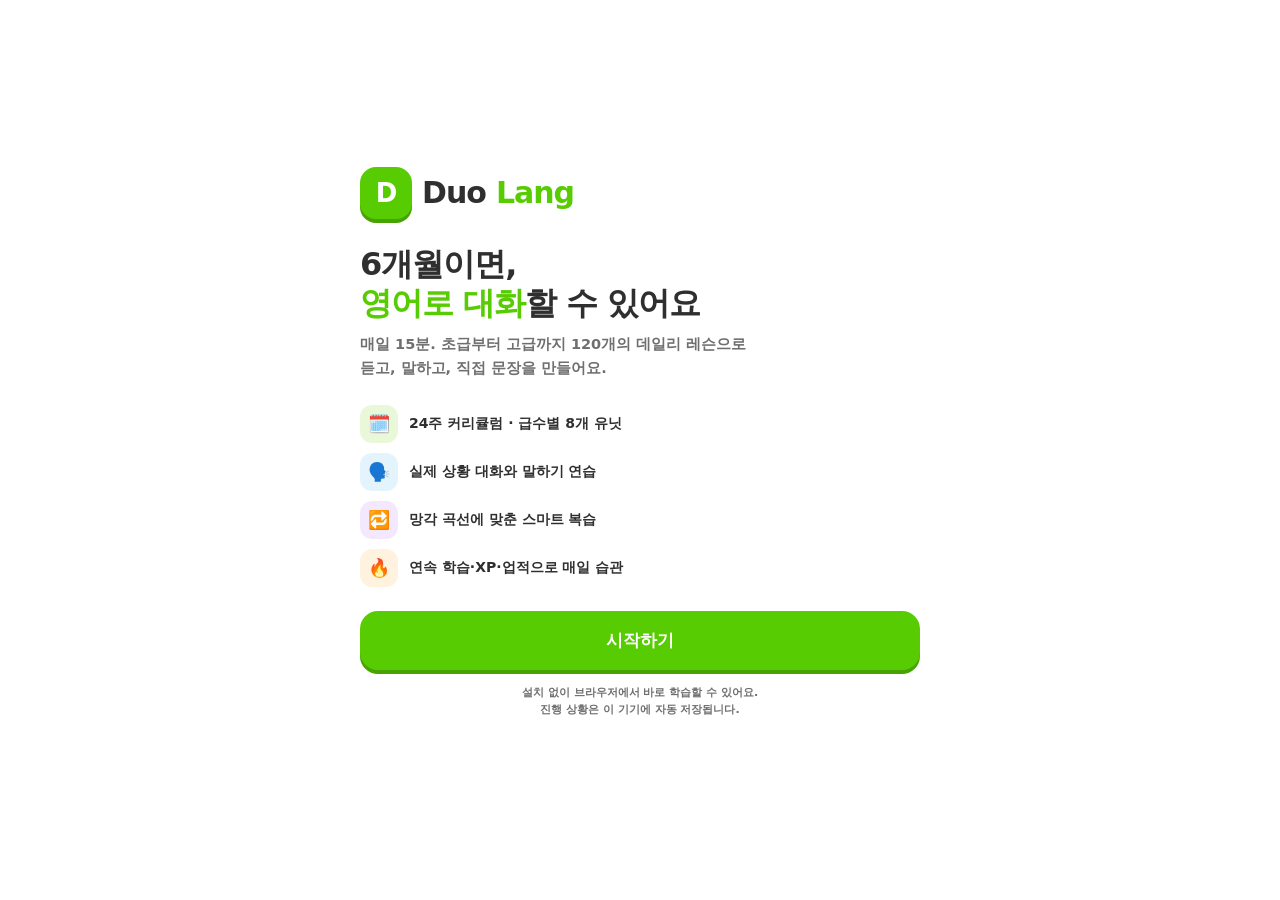
==== index.html @ 24866203 "Add files via upload" ====
<!doctype html>
<html lang="ko">
<head>
<meta charset="utf-8" />
<meta name="viewport" content="width=device-width, initial-scale=1, viewport-fit=cover" />
<meta name="theme-color" content="#58cc02" />
<meta name="description" content="DuoLang — 6개월 완성 영어회화 코스. 초급·중급·고급 120개 데일리 레슨." />
<title>DuoLang · 6개월 영어회화 코스</title>
<link rel="icon" href="data:image/svg+xml,%3Csvg xmlns='http://www.w3.org/2000/svg' viewBox='0 0 64 64'%3E%3Crect width='64' height='64' rx='16' fill='%2358cc02'/%3E%3Cpath d='M18 22h20a8 8 0 0 1 0 16H28l-8 8V22z' fill='%23fff'/%3E%3C/svg%3E" />
<link rel="stylesheet" href="css/style.css" />
</head>
<body>
<div id="app" aria-live="polite"></div>
<div id="toast-root" class="toast-root"></div>

<script src="js/data/beginner-a.js"></script>
<script src="js/data/beginner-b.js"></script>
<script src="js/data/intermediate-a.js"></script>
<script src="js/data/intermediate-b.js"></script>
<script src="js/data/advanced-a.js"></script>
<script src="js/data/advanced-b.js"></script>
<script src="js/data/course.js"></script>
<script src="js/core/speech.js"></script>
<script src="js/core/store.js"></script>
<script src="js/core/exercises.js"></script>
<script src="js/lesson.js"></script>
<script src="js/views.js"></script>
<script src="js/app.js"></script>
</body>
</html>
---- css/style.css ----
/* DuoLang — design system */
:root {
  --green: #58cc02;
  --green-d: #46a302;
  --green-t: #e8f8d8;
  --blue: #1cb0f6;
  --blue-d: #1899d6;
  --blue-t: #e3f4fd;
  --purple: #ce82ff;
  --purple-d: #a558d6;
  --purple-t: #f4e8ff;
  --orange: #ff9600;
  --orange-d: #d97b00;
  --red: #ff4b4b;
  --red-d: #d33;
  --red-t: #ffe9e9;
  --yellow: #ffc800;
  --bg: #ffffff;
  --bg-soft: #f7f7f7;
  --bg-card: #ffffff;
  --text: #2f2f2f;
  --text-soft: #6f6f6f;
  --line: #e5e5e5;
  --line-strong: #d7d7d7;
  --shadow: 0 2px 0 var(--line);
  --radius: 20px;
  --nav-h: 72px;
  --font: "Nunito", "Baloo 2", "Segoe UI", "Apple SD Gothic Neo", "Malgun Gothic",
    system-ui, -apple-system, sans-serif;
}

body[data-theme="dark"] {
  --bg: #15202b;
  --bg-soft: #1b2836;
  --bg-card: #1f2d3c;
  --text: #f1f5f9;
  --text-soft: #a7b6c6;
  --line: #2f4153;
  --line-strong: #3a4f64;
  --green-t: #203a12;
  --blue-t: #123347;
  --purple-t: #2c1b3b;
  --red-t: #3d1c1c;
}

* { box-sizing: border-box; }
html, body { margin: 0; padding: 0; }
body {
  font-family: var(--font);
  background: var(--bg);
  color: var(--text);
  -webkit-font-smoothing: antialiased;
  overflow-x: hidden;
}
button, input, textarea, select { font-family: inherit; }
button { cursor: pointer; border: 0; background: none; color: inherit; }
a { color: var(--blue-d); text-decoration: none; }
h1, h2, h3, h4, p, ul, ol { margin: 0; }
ul, ol { padding: 0; list-style: none; }
img, svg { display: block; }
:focus-visible { outline: 3px solid var(--blue); outline-offset: 2px; }
.hidden { display: none !important; }
.sr-only {
  position: absolute; width: 1px; height: 1px; padding: 0; margin: -1px;
  overflow: hidden; clip: rect(0 0 0 0); white-space: nowrap; border: 0;
}

/* ---------- layout shell ---------- */
.app-shell { display: flex; min-height: 100dvh; }
.rail {
  position: fixed; inset: 0 auto 0 0; width: 248px;
  border-right: 2px solid var(--line);
  padding: 26px 16px 20px; display: flex; flex-direction: column; gap: 18px;
  background: var(--bg); z-index: 30;
}
.brand { display: flex; align-items: center; gap: 10px; padding: 4px 10px 10px; }
.brand-mark {
  width: 44px; height: 44px; border-radius: 14px; display: grid; place-items: center;
  background: var(--green); color: #fff; font-weight: 900; font-size: 22px;
  box-shadow: 0 4px 0 var(--green-d); flex: none;
}
.brand-name { font-size: 23px; font-weight: 900; letter-spacing: -0.5px; }
.brand-name span { color: var(--green); }
.brand-tag { font-size: 11px; font-weight: 800; color: var(--text-soft); letter-spacing: 0.4px; }
.nav-list { display: flex; flex-direction: column; gap: 6px; }
.nav-item {
  display: flex; align-items: center; gap: 12px; width: 100%;
  padding: 12px 14px; border-radius: 14px; border: 2px solid transparent;
  font-weight: 800; font-size: 15px; color: var(--text-soft); text-align: left;
}
.nav-item svg { width: 24px; height: 24px; flex: none; }
.nav-item:hover { background: var(--bg-soft); }
.nav-item.active { color: var(--blue-d); background: var(--blue-t); border-color: #b9e4fa; }
body[data-theme="dark"] .nav-item.active { border-color: #1d557a; }
.nav-badge {
  margin-left: auto; background: var(--red); color: #fff; border-radius: 999px;
  font-size: 11px; font-weight: 900; padding: 2px 7px;
}
.rail-foot { margin-top: auto; display: grid; gap: 10px; }
.rail-card {
  border: 2px solid var(--line); border-radius: 16px; padding: 12px;
  font-size: 12px; font-weight: 700; color: var(--text-soft); background: var(--bg-soft);
}
.rail-card b { display: block; font-size: 15px; color: var(--text); margin-bottom: 2px; }

.main {
  flex: 1; min-width: 0; padding: 22px 24px 130px;
  display: flex; justify-content: center;
}
.main-inner { width: 100%; max-width: 720px; }

.mobile-top { display: none; }
.bottom-nav { display: none; }

/* ---------- generic ui ---------- */
.btn {
  display: inline-flex; align-items: center; justify-content: center; gap: 8px;
  border-radius: 16px; padding: 13px 20px; font-weight: 900; font-size: 15px;
  letter-spacing: 0.2px; transition: transform 0.06s ease, filter 0.12s ease;
  border: 2px solid transparent; white-space: nowrap;
}
.btn svg { width: 20px; height: 20px; }
.btn:active { transform: translateY(2px); }
.btn.primary { background: var(--green); color: #fff; box-shadow: 0 4px 0 var(--green-d); }
.btn.primary:hover { filter: brightness(1.04); }
.btn.primary:active { box-shadow: 0 2px 0 var(--green-d); }
.btn.blue { background: var(--blue); color: #fff; box-shadow: 0 4px 0 var(--blue-d); }
.btn.blue:active { box-shadow: 0 2px 0 var(--blue-d); }
.btn.ghost {
  background: var(--bg-card); color: var(--text); border-color: var(--line-strong);
  box-shadow: 0 3px 0 var(--line-strong);
}
.btn.ghost:active { box-shadow: 0 1px 0 var(--line-strong); }
.btn.danger { background: var(--red); color: #fff; box-shadow: 0 4px 0 var(--red-d); }
.btn.soft { background: var(--bg-soft); color: var(--text); border-color: var(--line); }
.btn.wide { width: 100%; }
.btn.big { padding: 16px 26px; font-size: 17px; border-radius: 18px; }
.btn.sm { padding: 9px 14px; font-size: 13px; border-radius: 12px; }
.btn:disabled { opacity: 0.45; cursor: not-allowed; transform: none; }
.btn.primary:disabled { box-shadow: 0 4px 0 var(--green-d); }

.card {
  background: var(--bg-card); border: 2px solid var(--line); border-radius: var(--radius);
  padding: 18px; box-shadow: var(--shadow);
}
.card-title { display: flex; align-items: center; gap: 8px; font-size: 16px; font-weight: 900; }
.card-sub { margin-top: 4px; font-size: 13px; color: var(--text-soft); font-weight: 700; line-height: 1.5; }
.icon-btn {
  width: 40px; height: 40px; border-radius: 12px; display: grid; place-items: center;
  border: 2px solid var(--line); background: var(--bg-card); color: var(--text-soft);
  flex: none; transition: background 0.12s;
}
.icon-btn:hover { background: var(--bg-soft); color: var(--text); }
.icon-btn svg { width: 20px; height: 20px; }
.pill {
  display: inline-flex; align-items: center; gap: 6px; padding: 5px 10px;
  border-radius: 999px; font-size: 12px; font-weight: 900; background: var(--bg-soft);
  border: 2px solid var(--line); color: var(--text-soft);
}
.pill.green { background: var(--green-t); color: var(--green-d); border-color: #cdeca8; }
.pill.blue { background: var(--blue-t); color: var(--blue-d); border-color: #b9e4fa; }
.pill.purple { background: var(--purple-t); color: var(--purple-d); border-color: #e7cdf9; }
.pill.orange { background: #fff3df; color: var(--orange-d); border-color: #ffdfa8; }
.bar { height: 14px; border-radius: 999px; background: var(--line); overflow: hidden; }
.bar > i { display: block; height: 100%; border-radius: 999px; background: var(--green); transition: width 0.4s ease; }
.bar.blue > i { background: var(--blue); }
.bar.purple > i { background: var(--purple); }

.stat-num { font-size: 20px; font-weight: 900; letter-spacing: -0.3px; }
.stat-label { font-size: 11px; font-weight: 800; color: var(--text-soft); letter-spacing: 0.3px; text-transform: uppercase; }

/* top stat strip */
.top-stats { display: flex; align-items: center; gap: 6px; }
.stat-chip {
  display: inline-flex; align-items: center; gap: 5px; padding: 6px 9px;
  border-radius: 10px; font-weight: 900; font-size: 14px; color: var(--text);
}
.stat-chip svg { width: 19px; height: 19px; }
.stat-chip.flame { color: #ff8a00; }
.stat-chip.gem { color: var(--blue-d); }
.stat-chip.heart { color: var(--red); }
.stat-chip.muted { color: var(--text-soft); font-size: 13px; }

/* ---------- home ---------- */
.screen { animation: fade-up 0.35s ease both; }
@keyframes fade-up { from { opacity: 0; transform: translateY(8px); } to { opacity: 1; transform: none; } }

.hero {
  position: relative; overflow: hidden; border-radius: 24px; padding: 22px;
  background: linear-gradient(135deg, #5ed000 0%, #43b800 55%, #2fa300 100%);
  color: #fff; box-shadow: 0 6px 0 var(--green-d);
}
.hero::after {
  content: ""; position: absolute; width: 220px; height: 220px; border-radius: 50%;
  background: rgba(255, 255, 255, 0.12); right: -60px; top: -80px;
}
.hero::before {
  content: ""; position: absolute; width: 130px; height: 130px; border-radius: 50%;
  background: rgba(255, 255, 255, 0.1); right: 80px; bottom: -80px;
}
.hero > * { position: relative; z-index: 1; }
.hero-chips { display: flex; flex-wrap: wrap; gap: 6px; margin-bottom: 12px; }
.hero-chips .pill { background: rgba(255, 255, 255, 0.18); border-color: rgba(255, 255, 255, 0.3); color: #fff; }
.hero h1 { font-size: 27px; line-height: 1.25; letter-spacing: -0.6px; margin-bottom: 6px; }
.hero p { font-size: 14px; font-weight: 700; line-height: 1.55; color: rgba(255, 255, 255, 0.92); }
.hero-meta { margin-top: 16px; display: flex; align-items: center; gap: 10px; font-size: 12px; font-weight: 900; }
.hero-meta .bar { flex: 1; background: rgba(0, 0, 0, 0.18); height: 12px; }
.hero-meta .bar > i { background: #fff; }
.hero-actions { display: flex; gap: 10px; margin-top: 16px; flex-wrap: wrap; }
.hero .btn.primary { background: #fff; color: var(--green-d); box-shadow: 0 4px 0 rgba(0, 0, 0, 0.22); }
.hero .btn.ghost { background: rgba(255, 255, 255, 0.16); color: #fff; border-color: rgba(255, 255, 255, 0.5); box-shadow: none; }

.dash-grid { display: grid; grid-template-columns: repeat(3, 1fr); gap: 12px; margin-top: 18px; }
.dash-card { padding: 15px; border-radius: 18px; }
.goal-row { display: flex; align-items: center; gap: 12px; margin-top: 10px; }
.ring { width: 62px; height: 62px; flex: none; }
.ring .track { stroke: var(--line); }
.ring .prog { stroke: var(--green); stroke-linecap: round; transition: stroke-dashoffset 0.6s ease; transform: rotate(-90deg); transform-origin: 50% 50%; }
.goal-amount { font-size: 19px; font-weight: 900; letter-spacing: -0.4px; }
.goal-amount small { font-size: 12px; color: var(--text-soft); font-weight: 800; }
.goal-sub { font-size: 11px; color: var(--text-soft); font-weight: 800; margin-top: 2px; }
.week-dots { display: flex; gap: 5px; margin-top: 12px; }
.week-dot { flex: 1; display: grid; gap: 4px; justify-items: center; font-size: 9px; font-weight: 900; color: var(--text-soft); }
.week-dot i {
  display: block; width: 22px; height: 22px; border-radius: 50%; background: var(--line);
  border: 2px solid transparent;
}
.week-dot.on i { background: var(--green); }
.week-dot.today i { border-color: var(--green); }
.quick-review { margin-top: 10px; display: flex; align-items: center; gap: 10px; }
.quick-review .num { font-size: 26px; font-weight: 900; color: var(--blue-d); }
.quick-review .lbl { font-size: 12px; font-weight: 800; color: var(--text-soft); line-height: 1.35; }
.dash-card .btn { margin-top: 10px; }

/* ---------- path ---------- */
.path { margin-top: 26px; display: flex; flex-direction: column; gap: 8px; }
.section-head { display: flex; align-items: center; justify-content: space-between; gap: 10px; margin-bottom: 10px; }
.section-head h2 { font-size: 20px; font-weight: 900; letter-spacing: -0.4px; }
.section-head .sub { font-size: 12px; font-weight: 800; color: var(--text-soft); }

.unit-block { margin-top: 26px; }
.unit-card {
  border-radius: 18px; padding: 16px 16px 14px; border: 2px solid var(--line);
  background: var(--bg-card); box-shadow: 0 3px 0 var(--line); position: relative; overflow: hidden;
}
.unit-card::before { content: ""; position: absolute; inset: 0 auto 0 0; width: 6px; background: currentColor; }
.unit-card.green { color: var(--green); border-color: #cdeca8; background: var(--green-t); box-shadow: 0 3px 0 #b9dd90; }
.unit-card.blue { color: var(--blue); border-color: #b9e4fa; background: var(--blue-t); box-shadow: 0 3px 0 #a3d8f2; }
.unit-card.purple { color: var(--purple); border-color: #e7cdf9; background: var(--purple-t); box-shadow: 0 3px 0 #d9b6ef; }
body[data-theme="dark"] .unit-card.green { border-color: #3d6a1c; box-shadow: none; }
body[data-theme="dark"] .unit-card.blue { border-color: #1d557a; box-shadow: none; }
body[data-theme="dark"] .unit-card.purple { border-color: #55316e; box-shadow: none; }
.unit-head { display: flex; gap: 12px; align-items: flex-start; }
.unit-head > div:first-child { flex: 1; min-width: 0; }
.unit-kicker { font-size: 11px; font-weight: 900; letter-spacing: 0.6px; color: inherit; text-transform: uppercase; opacity: 0.9; }
.unit-card h3 { font-size: 19px; font-weight: 900; color: var(--text); margin-top: 2px; letter-spacing: -0.4px; }
.unit-card p { font-size: 12.5px; font-weight: 700; color: var(--text-soft); margin-top: 3px; line-height: 1.5; }
.unit-emoji { font-size: 26px; line-height: 1; flex: none; }
.unit-progress { display: flex; align-items: center; gap: 8px; margin-top: 12px; }
.unit-progress .bar { flex: 1; height: 9px; background: rgba(0, 0, 0, 0.1); }
.unit-progress .bar > i { background: currentColor; }
.unit-progress small { font-size: 10px; font-weight: 900; color: inherit; }
.unit-card.complete .unit-progress small { color: var(--green-d); }

.node-list { display: flex; flex-direction: column; padding: 42px 0 2px; }
.node-row {
  position: relative; display: flex; justify-content: center; align-items: center;
  height: 118px; --x: 0px;
}
.node-wrap { transform: translateX(var(--x)); position: relative; display: grid; justify-items: center; gap: 4px; }
.node {
  width: 70px; height: 70px; border-radius: 50%; display: grid; place-items: center;
  color: #fff; background: var(--green); box-shadow: 0 6px 0 var(--green-d);
  transition: transform 0.1s ease, filter 0.15s; position: relative;
}
.node svg { width: 30px; height: 30px; }
.node:hover { filter: brightness(1.05); transform: translateY(-2px); }
.node:active { transform: translateY(3px); box-shadow: 0 3px 0 var(--green-d); }
.node-row.blue .node { background: var(--blue); box-shadow: 0 6px 0 var(--blue-d); }
.node-row.purple .node { background: var(--purple); box-shadow: 0 6px 0 var(--purple-d); }
.node-row.locked .node { background: #e5e5e5; color: #b0b0b0; box-shadow: 0 6px 0 #d0d0d0; }
body[data-theme="dark"] .node-row.locked .node { background: #2a3a49; color: #64798d; box-shadow: 0 6px 0 #1d2a36; }
.node-row.done .node { background: var(--green); box-shadow: 0 6px 0 var(--green-d); }
.node-row.done.blue .node { background: var(--blue); box-shadow: 0 6px 0 var(--blue-d); }
.node-row.done.purple .node { background: var(--purple); box-shadow: 0 6px 0 var(--purple-d); }
.node-row.current .node { animation: bob 2.2s ease-in-out infinite; }
@keyframes bob { 0%, 100% { transform: translateY(0); } 50% { transform: translateY(-5px); } }
.node-row.current .node::after {
  content: ""; position: absolute; inset: -9px; border-radius: 50%;
  border: 3px solid currentColor; opacity: 0.25; animation: halo 2.2s ease-out infinite;
}
@keyframes halo { 0% { transform: scale(0.9); opacity: 0.35; } 70% { transform: scale(1.12); opacity: 0; } 100% { opacity: 0; } }
.start-bubble {
  position: absolute; top: -42px; left: 50%; transform: translateX(-50%);
  background: var(--bg-card); color: var(--green-d); border: 2px solid #cdeca8;
  border-radius: 12px; padding: 7px 12px; font-size: 12px; font-weight: 900;
  white-space: nowrap; box-shadow: 0 3px 0 #cdeca8; animation: bob 2.2s ease-in-out infinite;
}
.start-bubble::after {
  content: ""; position: absolute; bottom: -7px; left: 50%; margin-left: -6px;
  width: 10px; height: 10px; background: var(--bg-card); border-right: 2px solid #cdeca8;
  border-bottom: 2px solid #cdeca8; transform: rotate(45deg);
}
.node-row.blue .start-bubble { color: var(--blue-d); border-color: #b9e4fa; box-shadow: 0 3px 0 #b9e4fa; }
.node-row.blue .start-bubble::after { border-color: #b9e4fa; }
.node-row.purple .start-bubble { color: var(--purple-d); border-color: #e7cdf9; box-shadow: 0 3px 0 #e7cdf9; }
.node-row.purple .start-bubble::after { border-color: #e7cdf9; }
.node-stars { display: flex; gap: 2px; height: 13px; }
.node-stars svg { width: 13px; height: 13px; color: #d8d8d8; }
.node-stars svg.on { color: var(--yellow); }
.node-tag { font-size: 10px; font-weight: 900; color: var(--text-soft); letter-spacing: 0.2px; max-width: 112px; text-align: center; white-space: nowrap; overflow: hidden; text-overflow: ellipsis; line-height: 1.25; }
.node-row.locked .node-tag { color: var(--line-strong); }

.level-next { margin-top: 30px; border: 2px dashed var(--line-strong); border-radius: 20px; padding: 18px; }
.level-next h3 { font-size: 16px; font-weight: 900; }
.level-next p { margin-top: 4px; font-size: 12.5px; color: var(--text-soft); font-weight: 700; line-height: 1.5; }
.level-next .row { display: flex; align-items: center; justify-content: space-between; gap: 10px; margin-top: 12px; flex-wrap: wrap; }
.home-foot { margin-top: 36px; text-align: center; font-size: 11.5px; color: var(--text-soft); font-weight: 700; line-height: 1.7; }

@media (max-width: 1080px) {
  .rail { display: none; }
  .main { padding: 0 16px 120px; }
  .main-inner { max-width: 760px; }
  .mobile-top {
    display: flex; align-items: center; justify-content: space-between; gap: 8px;
    position: sticky; top: 0; z-index: 20; margin: 0 -16px 14px; padding: 11px 16px;
    background: color-mix(in srgb, var(--bg) 88%, transparent);
    backdrop-filter: blur(12px); border-bottom: 2px solid var(--line);
  }
  .bottom-nav {
    display: flex; position: fixed; inset: auto 0 0 0; z-index: 40; height: var(--nav-h);
    background: var(--bg); border-top: 2px solid var(--line); padding: 6px 10px env(safe-area-inset-bottom);
  }
  .bottom-nav .nav-item {
    flex-direction: column; align-items: center; justify-content: center; gap: 3px;
    font-size: 10px; padding: 6px; border-radius: 12px;
  }
  .bottom-nav .nav-item svg { width: 26px; height: 26px; }
  .bottom-nav .nav-item.active { border-color: transparent; background: transparent; color: var(--blue-d); }
  .dash-grid { grid-template-columns: 1fr 1fr; }
  .dash-grid .dash-card:last-child { grid-column: 1 / -1; }
}
@media (max-width: 620px) {
  .hero { padding: 18px; border-radius: 20px; }
  .hero h1 { font-size: 23px; }
  .dash-grid { grid-template-columns: 1fr; }
  .dash-grid .dash-card:last-child { grid-column: auto; }
  .node-row { height: 106px; }
  .node { width: 62px; height: 62px; }
  .node svg { width: 26px; height: 26px; }
  .start-bubble { top: -38px; font-size: 11px; padding: 6px 10px; }
}

/* ---------- lesson player ---------- */
.lesson-shell {
  min-height: 100dvh; display: flex; flex-direction: column; background: var(--bg);
}
.lesson-top {
  position: sticky; top: 0; z-index: 20; display: flex; align-items: center; gap: 12px;
  padding: 14px 18px; background: var(--bg); border-bottom: 2px solid var(--line);
}
.lesson-top .progress { flex: 1; height: 16px; border-radius: 999px; background: var(--line); overflow: hidden; }
.lesson-top .progress > i {
  display: block; height: 100%; background: var(--green); border-radius: 999px;
  transition: width 0.35s ease; position: relative;
}
.lesson-top .progress > i::after {
  content: ""; position: absolute; left: 8px; right: 8px; top: 3px; height: 4px;
  border-radius: 99px; background: rgba(255, 255, 255, 0.35);
}
.lesson-close { width: 34px; height: 34px; border-radius: 10px; display: grid; place-items: center; color: var(--text-soft); }
.lesson-close:hover { background: var(--bg-soft); }
.lesson-close svg { width: 22px; height: 22px; }
.hearts-mini { display: inline-flex; align-items: center; gap: 4px; font-weight: 900; color: var(--red); font-size: 15px; }
.hearts-mini svg { width: 21px; height: 21px; }
.hearts-mini.off { color: var(--text-soft); }

.lesson-body { flex: 1; width: 100%; max-width: 680px; margin: 0 auto; padding: 24px 20px 30px; }
.lesson-tag { display: flex; align-items: center; gap: 8px; margin-bottom: 14px; flex-wrap: wrap; }
.lesson-tag span { font-size: 11px; font-weight: 900; letter-spacing: 0.5px; text-transform: uppercase; color: var(--green-d); background: var(--green-t); padding: 5px 9px; border-radius: 8px; }
.lesson-tag span.alt { color: var(--blue-d); background: var(--blue-t); }
.lesson-title { font-size: 22px; font-weight: 900; letter-spacing: -0.4px; margin-bottom: 4px; }
.lesson-sub { font-size: 13px; font-weight: 700; color: var(--text-soft); line-height: 1.55; }

/* lesson intro */
.intro-card { border: 2px solid var(--line); border-radius: 22px; padding: 20px; box-shadow: var(--shadow); margin-top: 16px; }
.intro-card h3 { font-size: 17px; font-weight: 900; display: flex; align-items: center; gap: 8px; }
.intro-list { display: grid; gap: 8px; margin-top: 12px; }
.intro-item {
  display: flex; align-items: center; gap: 10px; border: 2px solid var(--line);
  border-radius: 14px; padding: 11px 12px; background: var(--bg-soft);
}
.intro-item .en { flex: 1; min-width: 0; font-weight: 900; font-size: 14px; line-height: 1.35; }
.intro-item .ko { display: block; font-size: 11.5px; font-weight: 700; color: var(--text-soft); margin-top: 2px; }
.intro-actions { margin-top: 18px; display: flex; gap: 10px; flex-wrap: wrap; }
.intro-note { margin-top: 12px; font-size: 11.5px; color: var(--text-soft); font-weight: 700; line-height: 1.6; }
.unit-goal { margin-top: 10px; display: flex; align-items: center; gap: 8px; background: var(--blue-t); border: 2px solid #b9e4fa; color: var(--blue-d); border-radius: 12px; padding: 9px 12px; font-size: 12px; font-weight: 900; }

/* exercise */
.ex-prompt { font-size: 17px; font-weight: 900; margin-bottom: 8px; letter-spacing: -0.2px; }
.ex-question {
  margin: 10px 0 18px; padding: 22px; border: 2px solid var(--line); border-radius: 20px;
  background: var(--bg-card); box-shadow: 0 3px 0 var(--line); display: flex; align-items: center; gap: 14px;
}
.ex-question .q-text { flex: 1; font-size: 22px; font-weight: 900; line-height: 1.4; letter-spacing: -0.3px; }
.ex-question .q-ko { font-size: 13px; font-weight: 800; color: var(--text-soft); margin-top: 4px; }
.ex-question.small .q-text { font-size: 18px; }
.audio-badge { display: flex; align-items: center; gap: 8px; margin-bottom: 14px; }
.audio-badge .wave { display: flex; align-items: flex-end; gap: 3px; height: 26px; }
.audio-badge .wave i { width: 4px; background: var(--blue); border-radius: 2px; height: 40%; animation: wave 1s ease-in-out infinite; }
.audio-badge .wave i:nth-child(2) { animation-delay: 0.15s; height: 75%; }
.audio-badge .wave i:nth-child(3) { animation-delay: 0.3s; height: 55%; }
.audio-badge .wave i:nth-child(4) { animation-delay: 0.45s; height: 90%; }
.audio-badge .wave i:nth-child(5) { animation-delay: 0.6s; height: 45%; }
@keyframes wave { 0%, 100% { transform: scaleY(0.5); } 50% { transform: scaleY(1); } }

.speak-btn {
  display: inline-flex; align-items: center; gap: 8px; border-radius: 14px;
  background: var(--blue-t); color: var(--blue-d); font-weight: 900; font-size: 13px;
  padding: 10px 14px; border: 2px solid #b9e4fa;
}
.speak-btn svg { width: 20px; height: 20px; }
.speak-btn:hover { filter: brightness(0.98); }
.speak-btn.plain { background: var(--bg-soft); color: var(--text-soft); border-color: var(--line); }
.speak-btn.plain svg { width: 18px; height: 18px; }

.options { display: grid; gap: 9px; }
.option {
  display: flex; align-items: center; gap: 12px; width: 100%; text-align: left;
  padding: 15px 16px; border-radius: 16px; border: 2px solid var(--line);
  background: var(--bg-card); box-shadow: 0 3px 0 var(--line);
  font-weight: 800; font-size: 15.5px; line-height: 1.4; transition: background 0.1s, border-color 0.1s;
  color: var(--text);
}
.option:hover { background: var(--bg-soft); }
.option .key {
  width: 24px; height: 24px; border-radius: 7px; border: 2px solid var(--line-strong);
  display: grid; place-items: center; font-size: 11px; font-weight: 900; color: var(--text-soft); flex: none;
}
.option .txt { flex: 1; }
.option .sub { display: block; font-size: 11.5px; color: var(--text-soft); font-weight: 700; margin-top: 2px; }
.option.selected { border-color: var(--blue); background: var(--blue-t); box-shadow: 0 3px 0 var(--blue); }
.option.selected .key { border-color: var(--blue); color: var(--blue-d); }
.option.correct { border-color: var(--green); background: var(--green-t); box-shadow: 0 3px 0 var(--green); }
.option.correct .key { background: var(--green); border-color: var(--green); color: #fff; }
.option.wrong { border-color: var(--red); background: var(--red-t); box-shadow: 0 3px 0 var(--red); }
.option.wrong .key { background: var(--red); border-color: var(--red); color: #fff; }
.option:disabled { cursor: default; }

/* word bank / build */
.answer-zone {
  min-height: 66px; border-top: 2px solid var(--line); border-bottom: 2px solid var(--line);
  padding: 10px 2px; display: flex; flex-wrap: wrap; gap: 7px; align-items: center; margin-bottom: 18px;
}
.answer-zone .placeholder { color: var(--line-strong); font-weight: 800; font-size: 13px; }
.token {
  padding: 9px 13px; border-radius: 12px; border: 2px solid var(--line);
  background: var(--bg-card); box-shadow: 0 3px 0 var(--line-strong);
  font-weight: 800; font-size: 15px; color: var(--text); transition: transform 0.06s, opacity 0.12s;
}
.token:hover { background: var(--bg-soft); }
.token:active { transform: translateY(2px); box-shadow: 0 1px 0 var(--line-strong); }
.bank { display: flex; flex-wrap: wrap; gap: 8px; min-height: 46px; }
.token.used { opacity: 0.22; pointer-events: none; }
.token.removable { border-color: #c5dff0; background: var(--bg-soft); }

/* blank / dictation */
.blank-line { font-size: 21px; font-weight: 900; line-height: 1.8; letter-spacing: -0.2px; }
.blank-line .gap { display: inline-block; min-width: 92px; border-bottom: 3px solid var(--blue); text-align: center; color: var(--blue-d); }
.blank-line .gap.filled { background: var(--blue-t); border-radius: 6px 6px 0 0; }
.hint-ko { margin-top: 10px; font-size: 13px; color: var(--text-soft); font-weight: 700; }
.answer-input {
  width: 100%; padding: 16px; border-radius: 16px; border: 2px solid var(--line-strong);
  background: var(--bg-card); color: var(--text); font-size: 18px; font-weight: 800; outline: none;
  box-shadow: 0 3px 0 var(--line-strong);
}
.answer-input:focus { border-color: var(--blue); box-shadow: 0 3px 0 var(--blue); }
.answer-input::placeholder { color: var(--line-strong); font-weight: 700; }
.typing-note { margin-top: 8px; font-size: 11px; font-weight: 700; color: var(--text-soft); }

/* dialogue */
.bubbles { display: grid; gap: 10px; margin-bottom: 18px; }
.bubble { display: flex; gap: 9px; align-items: flex-end; }
.bubble.me { flex-direction: row-reverse; }
.bubble .avatar {
  width: 34px; height: 34px; border-radius: 50%; background: var(--blue-t); color: var(--blue-d);
  display: grid; place-items: center; font-size: 12px; font-weight: 900; flex: none;
  border: 2px solid #b9e4fa;
}
.bubble.me .avatar { background: var(--green-t); color: var(--green-d); border-color: #cdeca8; }
.bubble .body {
  max-width: 82%; background: var(--bg-soft); border: 2px solid var(--line);
  border-radius: 16px 16px 16px 4px; padding: 10px 12px;
}
.bubble.me .body { background: var(--blue-t); border-color: #c7e8fa; border-radius: 16px 16px 4px 16px; }
.bubble .name { font-size: 10px; font-weight: 900; color: var(--text-soft); margin-bottom: 2px; }
.bubble .line { font-size: 14.5px; font-weight: 800; line-height: 1.45; }
.bubble .ko { font-size: 11.5px; font-weight: 700; color: var(--text-soft); margin-top: 3px; }
.bubble .audio-inline { margin-top: 5px; }

/* speaking */
.speak-card { text-align: center; padding: 20px 10px; }
.speak-target { font-size: 23px; font-weight: 900; line-height: 1.45; letter-spacing: -0.3px; }
.speak-ko { margin-top: 6px; font-size: 13px; color: var(--text-soft); font-weight: 700; }
.mic-zone { display: grid; justify-items: center; gap: 10px; margin-top: 22px; }
.mic-btn {
  width: 88px; height: 88px; border-radius: 50%; display: grid; place-items: center;
  background: var(--green); color: #fff; box-shadow: 0 6px 0 var(--green-d);
  transition: transform 0.1s;
}
.mic-btn svg { width: 38px; height: 38px; }
.mic-btn:active { transform: translateY(3px); box-shadow: 0 3px 0 var(--green-d); }
.mic-btn.recording { background: var(--red); box-shadow: 0 6px 0 var(--red-d); animation: pulse 1.4s infinite; }
.mic-btn.listening { background: var(--blue); box-shadow: 0 6px 0 var(--blue-d); }
@keyframes pulse { 0%, 100% { transform: scale(1); } 50% { transform: scale(1.05); } }
.mic-hint { font-size: 12px; font-weight: 800; color: var(--text-soft); max-width: 320px; line-height: 1.5; }
.speak-result { margin-top: 14px; border-radius: 14px; padding: 12px; font-size: 13px; font-weight: 800; line-height: 1.5; }
.speak-result.ok { background: var(--green-t); color: var(--green-d); border: 2px solid #cdeca8; }
.speak-result.bad { background: var(--red-t); color: var(--red-d); border: 2px solid #ffc9c9; }
.speak-result .heard { display: block; color: var(--text-soft); font-weight: 700; font-size: 12px; margin-top: 4px; }
.self-check { margin-top: 10px; display: flex; gap: 8px; justify-content: center; flex-wrap: wrap; }

/* lesson footer + feedback */
.lesson-foot { border-top: 2px solid var(--line); background: var(--bg); padding: 14px 20px calc(14px + env(safe-area-inset-bottom)); }
.lesson-foot-inner { max-width: 680px; margin: 0 auto; }
.feedback { border-radius: 16px; padding: 13px 15px; margin-bottom: 10px; animation: pop 0.22s ease; }
@keyframes pop { from { transform: scale(0.97); opacity: 0.6; } to { transform: none; opacity: 1; } }
.feedback.ok { background: var(--green-t); border: 2px solid #cdeca8; }
.feedback.bad { background: var(--red-t); border: 2px solid #ffc9c9; }
.feedback .f-head { display: flex; align-items: center; gap: 8px; font-weight: 900; font-size: 15px; }
.feedback.ok .f-head { color: var(--green-d); }
.feedback.bad .f-head { color: var(--red-d); }
.feedback .f-answer { margin-top: 4px; font-size: 13px; font-weight: 800; color: var(--text); line-height: 1.45; }
.feedback .f-answer b { color: var(--green-d); }
.feedback.bad .f-answer b { color: var(--red-d); }
.feedback .f-note { margin-top: 4px; font-size: 11.5px; color: var(--text-soft); font-weight: 700; line-height: 1.5; }

/* intro / result */
.result-wrap { min-height: 100dvh; display: flex; flex-direction: column; align-items: center; justify-content: center; padding: 30px 20px 50px; position: relative; overflow: hidden; }
.result-card { width: 100%; max-width: 520px; text-align: center; position: relative; z-index: 2; }
.result-badge {
  width: 92px; height: 92px; margin: 0 auto 14px; border-radius: 50%; display: grid; place-items: center;
  background: var(--yellow); color: #fff; box-shadow: 0 6px 0 #d9a900; font-size: 44px;
}
.result-card h1 { font-size: 28px; font-weight: 900; letter-spacing: -0.6px; }
.result-card .sub { margin-top: 6px; font-size: 14px; font-weight: 700; color: var(--text-soft); line-height: 1.55; }
.result-stats { display: grid; grid-template-columns: repeat(3, 1fr); gap: 10px; margin-top: 22px; }
.result-stat { border: 2px solid var(--line); border-radius: 16px; padding: 12px 8px; background: var(--bg-card); }
.result-stat .v { font-size: 21px; font-weight: 900; }
.result-stat .l { font-size: 10.5px; font-weight: 800; color: var(--text-soft); margin-top: 2px; }
.result-words { margin-top: 18px; text-align: left; border: 2px solid var(--line); border-radius: 16px; padding: 14px; background: var(--bg-soft); }
.result-words h3 { font-size: 13px; font-weight: 900; margin-bottom: 8px; }
.word-row { display: flex; align-items: center; gap: 8px; padding: 6px 0; border-bottom: 1px dashed var(--line); }
.word-row:last-child { border-bottom: 0; }
.word-row .en { font-weight: 900; font-size: 13.5px; }
.word-row .ko { font-size: 11.5px; color: var(--text-soft); font-weight: 700; margin-left: auto; text-align: right; }
.result-actions { margin-top: 22px; display: grid; gap: 10px; }
.confetti { position: absolute; inset: 0; pointer-events: none; overflow: hidden; z-index: 1; }
.confetti i { position: absolute; width: 9px; height: 14px; border-radius: 2px; top: -20px; animation: fall linear forwards; }
@keyframes fall { to { transform: translateY(115vh) rotate(720deg); opacity: 0.9; } }

/* out of hearts */
.overlay-screen { position: fixed; inset: 0; z-index: 100; background: var(--bg); display: flex; align-items: center; justify-content: center; padding: 24px; }
.heart-panel { max-width: 460px; width: 100%; text-align: center; }
.heart-panel .big-heart { font-size: 64px; line-height: 1; margin-bottom: 10px; }
.heart-panel h2 { font-size: 24px; font-weight: 900; letter-spacing: -0.4px; }
.heart-panel p { margin-top: 8px; font-size: 14px; color: var(--text-soft); font-weight: 700; line-height: 1.6; }
.heart-actions { margin-top: 20px; display: grid; gap: 9px; }
.heart-tip { margin-top: 14px; font-size: 11.5px; color: var(--text-soft); font-weight: 700; }

/* modal + toast */
.modal-root { position: fixed; inset: 0; z-index: 90; display: flex; align-items: flex-end; justify-content: center; }
.modal-backdrop { position: absolute; inset: 0; background: rgba(15, 23, 32, 0.55); backdrop-filter: blur(2px); }
.modal-card {
  position: relative; z-index: 1; width: 100%; max-width: 560px; max-height: 88dvh; overflow: auto;
  background: var(--bg); border-radius: 24px 24px 0 0; padding: 22px;
  animation: slide-up 0.25s ease both;
}
@keyframes slide-up { from { transform: translateY(40px); opacity: 0.5; } to { transform: none; opacity: 1; } }
.modal-top { display: flex; align-items: flex-start; justify-content: space-between; gap: 12px; }
.modal-top h2 { font-size: 21px; font-weight: 900; letter-spacing: -0.4px; }
.modal-top p { font-size: 12px; font-weight: 700; color: var(--text-soft); margin-top: 3px; }
.toast-root { position: fixed; left: 50%; bottom: 92px; transform: translateX(-50%); z-index: 120; display: grid; gap: 8px; width: max-content; max-width: 90vw; }
.toast {
  background: var(--text); color: var(--bg); border-radius: 12px; padding: 11px 16px;
  font-size: 13px; font-weight: 800; box-shadow: 0 8px 24px rgba(0, 0, 0, 0.2);
  animation: toast-in 0.25s ease both;
}
@keyframes toast-in { from { transform: translateY(12px); opacity: 0; } to { transform: none; opacity: 1; } }

@media (min-width: 700px) {
  .modal-root { align-items: center; }
  .modal-card { border-radius: 24px; max-height: 84dvh; }
}
@media (max-width: 560px) {
  .lesson-body { padding: 18px 16px 24px; }
  .lesson-title { font-size: 20px; }
  .ex-question { padding: 16px; }
  .ex-question .q-text { font-size: 19px; }
  .blank-line { font-size: 18px; }
  .speak-target { font-size: 20px; }
  .result-stats { gap: 7px; }
  .result-stat .v { font-size: 18px; }
}

/* ---------- page headers / practice ---------- */
.page-head { margin-bottom: 18px; }
.page-kicker { font-size: 11px; font-weight: 900; letter-spacing: 0.8px; color: var(--green-d); text-transform: uppercase; }
.page-head h1 { font-size: 27px; font-weight: 900; letter-spacing: -0.7px; margin-top: 3px; }
.page-head p { margin-top: 5px; font-size: 13.5px; font-weight: 700; color: var(--text-soft); line-height: 1.6; }

.practice-grid { display: grid; grid-template-columns: 1.2fr 1fr; gap: 12px; }
.practice-card { position: relative; overflow: hidden; }
.review-highlight { background: linear-gradient(160deg, var(--blue-t), var(--bg-card)); border-color: #b9e4fa; }
.review-big { font-size: 40px; font-weight: 900; line-height: 1; color: var(--blue-d); letter-spacing: -1px; }
.review-big small { font-size: 14px; color: var(--text-soft); font-weight: 800; }
.review-list { margin-top: 10px; display: grid; gap: 6px; }
.review-list li { display: flex; align-items: center; gap: 7px; font-size: 12px; font-weight: 800; color: var(--text-soft); }
.review-list li svg { width: 15px; height: 15px; color: var(--blue); flex: none; }
.empty-note { font-size: 12.5px; color: var(--text-soft); font-weight: 700; line-height: 1.6; }

.section-block { margin-top: 26px; }
.section-block h2 { font-size: 19px; font-weight: 900; letter-spacing: -0.4px; }
.section-block > p { font-size: 12.5px; color: var(--text-soft); font-weight: 700; margin-top: 3px; }
.speak-prompts { display: grid; gap: 10px; margin-top: 12px; }
.prompt-row {
  display: flex; align-items: center; gap: 12px; padding: 14px 16px; border: 2px solid var(--line);
  border-radius: 16px; background: var(--bg-card); box-shadow: 0 3px 0 var(--line);
  cursor: pointer; width: 100%; text-align: left;
}
.prompt-row:hover { background: var(--bg-soft); }
.prompt-row .no { width: 30px; height: 30px; border-radius: 9px; background: var(--purple-t); color: var(--purple-d); display: grid; place-items: center; font-weight: 900; font-size: 13px; flex: none; }
.prompt-row .en { font-size: 14px; font-weight: 900; line-height: 1.4; display: block; }
.prompt-row .ko { font-size: 11.5px; font-weight: 700; color: var(--text-soft); margin-top: 2px; display: block; }
.prompt-row .go { color: var(--text-soft); flex: none; }
.prompt-row .go svg { width: 18px; height: 18px; }

.weak-list { display: grid; gap: 8px; margin-top: 12px; }
.weak-row { display: flex; align-items: center; gap: 10px; padding: 11px 13px; border: 2px solid var(--line); border-radius: 14px; background: var(--bg-card); }
.weak-row .en { font-weight: 900; font-size: 13.5px; flex: 1; min-width: 0; }
.weak-row .ko { font-size: 11.5px; color: var(--text-soft); font-weight: 700; }
.weak-row .count { font-size: 10px; font-weight: 900; color: var(--red-d); background: var(--red-t); border-radius: 99px; padding: 3px 8px; flex: none; }
.phrase-units { display: grid; gap: 8px; margin-top: 12px; }
.phrase-unit { display: flex; align-items: center; gap: 12px; padding: 13px 15px; border: 2px solid var(--line); border-radius: 14px; background: var(--bg-card); cursor: pointer; width: 100%; text-align: left; }
.phrase-unit:hover { background: var(--bg-soft); }
.phrase-unit .u-emoji { font-size: 20px; }
.phrase-unit .u-title { font-weight: 900; font-size: 13.5px; display: block; }
.phrase-unit .u-sub { font-size: 11px; color: var(--text-soft); font-weight: 700; margin-top: 1px; display: block; }
.phrase-unit .u-count { margin-left: auto; font-size: 11px; font-weight: 900; color: var(--text-soft); }

/* ---------- profile ---------- */
.profile-hero { display: flex; align-items: center; gap: 14px; padding: 18px; border: 2px solid var(--line); border-radius: 20px; background: var(--bg-card); box-shadow: var(--shadow); }
.avatar-big { width: 64px; height: 64px; border-radius: 50%; background: linear-gradient(135deg, var(--green), var(--blue)); color: #fff; display: grid; place-items: center; font-size: 26px; font-weight: 900; flex: none; }
.profile-hero h1 { font-size: 21px; font-weight: 900; letter-spacing: -0.4px; }
.profile-hero .meta { font-size: 12px; font-weight: 800; color: var(--text-soft); margin-top: 3px; }
.level-switch { display: flex; gap: 6px; margin-top: 10px; flex-wrap: wrap; }
.level-chip { padding: 6px 11px; border-radius: 999px; border: 2px solid var(--line); font-size: 12px; font-weight: 900; color: var(--text-soft); background: var(--bg-card); }
.level-chip.on { border-color: var(--green); color: var(--green-d); background: var(--green-t); }
.level-chip.blue.on { border-color: var(--blue); color: var(--blue-d); background: var(--blue-t); }
.level-chip.purple.on { border-color: var(--purple); color: var(--purple-d); background: var(--purple-t); }
.level-chip:active { transform: translateY(1px); }

.stats-grid { display: grid; grid-template-columns: repeat(4, 1fr); gap: 8px; margin-top: 12px; }
.stat-box { border: 2px solid var(--line); border-radius: 14px; padding: 11px 10px; background: var(--bg-card); text-align: center; }
.stat-box .v { font-size: 18px; font-weight: 900; letter-spacing: -0.3px; }
.stat-box .l { font-size: 10px; font-weight: 800; color: var(--text-soft); margin-top: 2px; }

.calendar-card { margin-top: 18px; }
.cal-head { display: flex; align-items: center; justify-content: space-between; gap: 8px; }
.cal-grid { display: grid; grid-template-columns: repeat(7, 1fr); gap: 6px; margin-top: 12px; }
.cal-cell { aspect-ratio: 1; border-radius: 7px; background: var(--bg-soft); border: 2px solid transparent; display: grid; place-items: center; font-size: 9px; font-weight: 800; color: var(--text-soft); }
.cal-cell.lv1 { background: #d8f3bb; color: #4f8b16; }
.cal-cell.lv2 { background: #a9e86e; color: #2f6b06; }
.cal-cell.lv3 { background: var(--green); color: #fff; }
.cal-cell.today { border-color: var(--text); }
.cal-cell.future { opacity: 0.35; }
.cal-legend { display: flex; align-items: center; gap: 4px; font-size: 10px; font-weight: 800; color: var(--text-soft); }
.cal-legend i { width: 11px; height: 11px; border-radius: 3px; background: var(--bg-soft); display: inline-block; }
.cal-legend i.lv1 { background: #d8f3bb; } .cal-legend i.lv2 { background: #a9e86e; } .cal-legend i.lv3 { background: var(--green); }

.ach-grid { display: grid; grid-template-columns: repeat(3, 1fr); gap: 9px; margin-top: 12px; }
.ach { border: 2px solid var(--line); border-radius: 14px; padding: 12px 10px; text-align: center; background: var(--bg-card); }
.ach .ico { font-size: 26px; line-height: 1.2; filter: grayscale(1); opacity: 0.4; }
.ach.on { border-color: #ffdfa8; background: #fffaf0; }
body[data-theme="dark"] .ach.on { background: #3a2f18; border-color: #6b5420; }
.ach.on .ico { filter: none; opacity: 1; }
.ach .nm { font-size: 11px; font-weight: 900; margin-top: 5px; line-height: 1.3; }
.ach .ds { font-size: 9.5px; font-weight: 700; color: var(--text-soft); margin-top: 2px; line-height: 1.35; }

.roadmap { display: grid; gap: 10px; margin-top: 12px; }
.rm-level { border: 2px solid var(--line); border-radius: 16px; padding: 14px; background: var(--bg-card); }
.rm-top { display: flex; align-items: center; gap: 8px; }
.rm-top .nm { font-size: 14px; font-weight: 900; }
.rm-top .mo { font-size: 10.5px; font-weight: 800; color: var(--text-soft); margin-left: auto; }
.rm-dots { display: flex; gap: 5px; margin-top: 10px; }
.rm-dot { flex: 1; height: 8px; border-radius: 99px; background: var(--line); }
.rm-dot.on { background: var(--green); }
.rm-dot.mid { background: var(--blue); }
.rm-dot.high { background: var(--purple); }

.settings-list { display: grid; gap: 2px; margin-top: 10px; }
.setting-row { display: flex; align-items: center; gap: 10px; padding: 12px 2px; border-bottom: 1px solid var(--line); }
.setting-row:last-child { border-bottom: 0; }
.setting-row .s-title { font-size: 13.5px; font-weight: 900; }
.setting-row .s-sub { font-size: 11px; color: var(--text-soft); font-weight: 700; margin-top: 1px; }
.setting-row .s-body { flex: 1; min-width: 0; }
.switch { width: 46px; height: 27px; border-radius: 99px; background: var(--line-strong); position: relative; flex: none; transition: background 0.2s; }
.switch::after { content: ""; position: absolute; top: 3px; left: 3px; width: 21px; height: 21px; border-radius: 50%; background: #fff; box-shadow: 0 1px 3px rgba(0,0,0,.25); transition: left 0.2s; }
.switch.on { background: var(--green); }
.switch.on::after { left: 22px; }
.seg { display: flex; gap: 4px; background: var(--bg-soft); border-radius: 10px; padding: 3px; }
.seg button { padding: 5px 8px; border-radius: 7px; font-size: 11px; font-weight: 900; color: var(--text-soft); }
.seg button.on { background: var(--bg-card); color: var(--green-d); box-shadow: 0 1px 3px rgba(0,0,0,.12); }
.voice-setting { display: grid; gap: 10px; padding: 13px 2px; border-bottom: 1px solid var(--line); }
.voice-setting .s-title { font-size: 13.5px; font-weight: 900; }
.voice-setting .s-sub { font-size: 11px; color: var(--text-soft); font-weight: 700; margin-top: 1px; }
.voice-controls { display: flex; align-items: center; gap: 8px; }
.voice-select { flex: 1; min-width: 0; height: 38px; padding: 0 10px; border: 2px solid var(--line); border-radius: 10px; background: var(--bg-card); color: var(--text); font-size: 12px; font-weight: 800; }
.voice-select:focus { outline: none; border-color: var(--green); }
.voice-note { font-size: 10.5px; line-height: 1.45; color: var(--text-soft); font-weight: 700; }
@media (max-width: 520px) {
  .voice-controls { flex-direction: column; align-items: stretch; }
  .voice-select { width: 100%; }
}
.danger-link { color: var(--red-d); font-size: 12px; font-weight: 900; margin-top: 10px; display: inline-block; }

/* ---------- modal contents ---------- */
.guide-section { margin-top: 16px; }
.guide-section h3 { font-size: 14px; font-weight: 900; display: flex; align-items: center; gap: 7px; }
.guide-section h3 span { font-size: 10px; font-weight: 900; color: var(--text-soft); background: var(--bg-soft); border-radius: 6px; padding: 3px 6px; }
.guide-phrases { display: grid; gap: 7px; margin-top: 8px; }
.guide-phrase { display: flex; align-items: center; gap: 9px; padding: 10px 11px; border: 2px solid var(--line); border-radius: 12px; background: var(--bg-soft); }
.guide-phrase .en { font-size: 13px; font-weight: 900; flex: 1; line-height: 1.4; }
.guide-phrase .ko { display: block; font-size: 11px; color: var(--text-soft); font-weight: 700; margin-top: 2px; }
.guide-dialog { margin-top: 8px; border: 2px solid var(--line); border-radius: 12px; padding: 10px; background: var(--bg-card); }
.guide-dialog .g-title { font-size: 11px; font-weight: 900; color: var(--blue-d); margin-bottom: 6px; }
.guide-dialog .g-line { display: flex; gap: 7px; padding: 5px 0; font-size: 12px; font-weight: 700; line-height: 1.45; }
.guide-dialog .g-line b { color: var(--text-soft); font-size: 10.5px; flex: none; width: 46px; }
.guide-dialog .g-line span { flex: 1; }
.guide-dialog .g-line em { display: block; color: var(--text-soft); font-size: 10.5px; font-style: normal; margin-top: 1px; }

/* level picker modal */
.pick-grid { display: grid; gap: 9px; margin-top: 14px; }
.pick-card { display: flex; align-items: center; gap: 12px; padding: 14px; border: 2px solid var(--line); border-radius: 16px; background: var(--bg-card); width: 100%; text-align: left; box-shadow: 0 3px 0 var(--line); }
.pick-card:hover { border-color: var(--blue); }
.pick-card .em { font-size: 26px; flex: none; }
.pick-card .nm { font-size: 15px; font-weight: 900; display: block; }
.pick-card .ds { font-size: 11.5px; font-weight: 700; color: var(--text-soft); margin-top: 2px; line-height: 1.4; display: block; }
.pick-card .pr { margin-left: auto; font-size: 11px; font-weight: 900; color: var(--text-soft); flex: none; }

/* ---------- onboarding ---------- */
.onboard-wrap { min-height: 100dvh; display: flex; flex-direction: column; align-items: center; justify-content: center; padding: 26px 20px 40px; }
.onboard { width: 100%; max-width: 560px; }
.onboard-brand { display: inline-flex; align-items: center; gap: 10px; font-size: 30px; font-weight: 900; letter-spacing: -1px; margin-bottom: 26px; }
.onboard-brand .brand-mark { width: 52px; height: 52px; border-radius: 16px; font-size: 26px; }
.onboard h1 { font-size: 32px; line-height: 1.22; letter-spacing: -1px; font-weight: 900; }
.onboard h1 span { color: var(--green); }
.onboard .lead { margin-top: 10px; font-size: 14.5px; line-height: 1.65; color: var(--text-soft); font-weight: 700; }
.feature-list { display: grid; gap: 10px; margin: 24px 0; }
.feature-list li { display: flex; align-items: center; gap: 11px; font-size: 14px; font-weight: 800; }
.feature-list .fi { width: 38px; height: 38px; border-radius: 12px; background: var(--green-t); color: var(--green-d); display: grid; place-items: center; font-size: 18px; flex: none; }
.feature-list li:nth-child(2) .fi { background: var(--blue-t); color: var(--blue-d); }
.feature-list li:nth-child(3) .fi { background: var(--purple-t); color: var(--purple-d); }
.feature-list li:nth-child(4) .fi { background: #fff3df; color: var(--orange-d); }
.onboard .tiny { font-size: 11px; color: var(--text-soft); font-weight: 700; margin-top: 14px; line-height: 1.6; text-align: center; }
.onboard-progress { display: flex; gap: 6px; margin-bottom: 22px; }
.onboard-progress i { height: 8px; border-radius: 99px; background: var(--line); flex: 1; }
.onboard-progress i.on { background: var(--green); }
.onboard h2 { font-size: 25px; font-weight: 900; letter-spacing: -0.6px; line-height: 1.3; }
.onboard .sub { margin-top: 6px; font-size: 13.5px; color: var(--text-soft); font-weight: 700; line-height: 1.6; }
.goal-options { display: grid; gap: 9px; margin-top: 22px; }
.goal-option { display: flex; align-items: center; gap: 12px; padding: 15px; border: 2px solid var(--line); border-radius: 16px; background: var(--bg-card); box-shadow: 0 3px 0 var(--line); text-align: left; width: 100%; }
.goal-option:hover { border-color: var(--green); }
.goal-option .em { font-size: 25px; }
.goal-option .nm { font-size: 15px; font-weight: 900; display: block; }
.goal-option .ds { font-size: 11.5px; color: var(--text-soft); font-weight: 700; margin-top: 2px; display: block; }
.goal-option .xp { margin-left: auto; font-size: 11px; font-weight: 900; color: var(--green-d); background: var(--green-t); border-radius: 99px; padding: 4px 9px; flex: none; }
.onboard-actions { margin-top: 22px; display: grid; gap: 10px; }
.level-cards { display: grid; gap: 10px; margin-top: 22px; }
.level-card { display: flex; align-items: center; gap: 13px; padding: 16px; border: 2px solid var(--line); border-radius: 18px; background: var(--bg-card); box-shadow: 0 3px 0 var(--line); text-align: left; width: 100%; }
.level-card:hover { border-color: var(--green); }
.level-card.blue:hover { border-color: var(--blue); }
.level-card.purple:hover { border-color: var(--purple); }
.level-card .badge { width: 46px; height: 46px; border-radius: 14px; display: grid; place-items: center; font-size: 22px; background: var(--green-t); flex: none; }
.level-card.blue .badge { background: var(--blue-t); }
.level-card.purple .badge { background: var(--purple-t); }
.level-card .nm { font-size: 16px; font-weight: 900; display: block; }
.level-card .ds { font-size: 11.5px; color: var(--text-soft); font-weight: 700; margin-top: 2px; line-height: 1.45; display: block; }
.level-card .cefr { margin-left: auto; font-size: 10px; font-weight: 900; color: var(--text-soft); background: var(--bg-soft); padding: 4px 7px; border-radius: 6px; flex: none; }

.quiz-wrap { width: 100%; max-width: 560px; }
.quiz-progress { display: flex; align-items: center; gap: 10px; margin-bottom: 20px; }
.quiz-progress .bar { flex: 1; }
.quiz-progress small { font-size: 11px; font-weight: 900; color: var(--text-soft); }
.quiz-card { border: 2px solid var(--line); border-radius: 22px; padding: 20px; background: var(--bg-card); box-shadow: var(--shadow); }
.quiz-q { font-size: 19px; font-weight: 900; line-height: 1.45; letter-spacing: -0.3px; }
.quiz-sentence { margin-top: 12px; padding: 16px; border-radius: 14px; background: var(--bg-soft); border: 2px solid var(--line); font-size: 18px; font-weight: 900; line-height: 1.45; }
.quiz-card .options { margin-top: 16px; }
.quiz-foot { display: flex; justify-content: space-between; align-items: center; gap: 10px; margin-top: 18px; }
.placement-result { text-align: center; }
.placement-result .em { font-size: 56px; }
.placement-result h2 { margin-top: 6px; }
.placement-result .score { font-size: 13px; font-weight: 800; color: var(--text-soft); margin-top: 6px; }

@media (max-width: 720px) {
  .practice-grid { grid-template-columns: 1fr; }
  .stats-grid { grid-template-columns: repeat(2, 1fr); }
  .ach-grid { grid-template-columns: repeat(2, 1fr); }
  .page-head h1 { font-size: 23px; }
  .onboard h1 { font-size: 27px; }
}
@media (max-width: 420px) {
  .dash-grid { grid-template-columns: 1fr; }
  .quiz-card { padding: 16px; }
  .result-stats { grid-template-columns: repeat(3, 1fr); }
}

/* ---------- utility ---------- */
.ic { width: 20px; height: 20px; flex: none; }
.btn .ic { width: 18px; height: 18px; }
.unit-goal .ic { width: 16px; height: 16px; }
.card-title .ic { color: var(--text-soft); }
.hero .pill .ic { width: 14px; height: 14px; }
.speak-btn .ic { width: 18px; height: 18px; }
.mic-btn .ic { width: 36px; height: 36px; }
.guide-phrase .speak-btn { padding: 7px; }
.guide-dialog .speak-btn { padding: 2px; border: 0; background: none; width: 24px; height: 24px; }
.guide-dialog .speak-btn .ic { width: 15px; height: 15px; }
body.reduce-motion *, body.reduce-motion *::before, body.reduce-motion *::after {
  animation-duration: 0.001ms !important;
  animation-iteration-count: 1 !important;
  transition-duration: 0.001ms !important;
}
::selection { background: #cdeca8; color: #2f2f2f; }
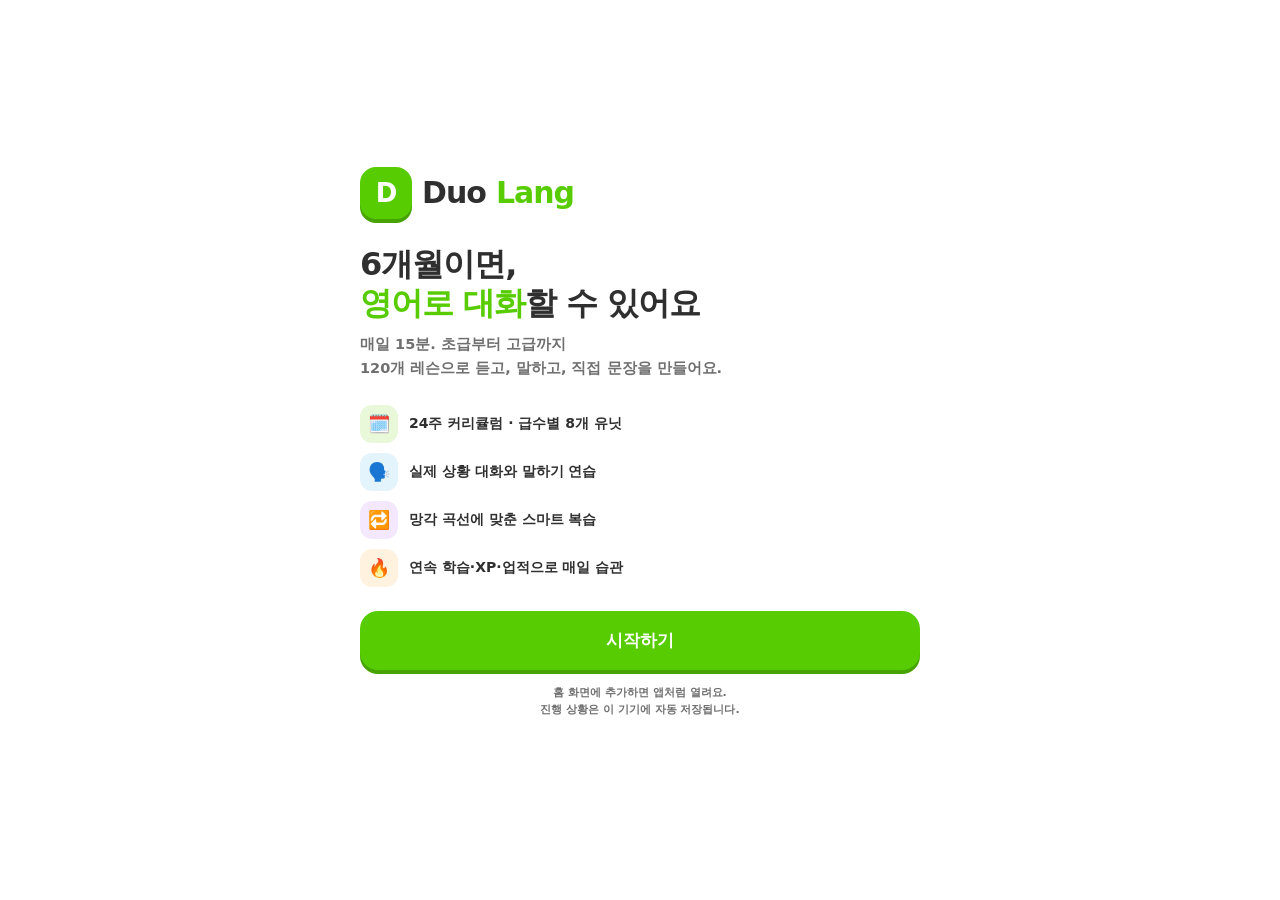
==== commit a194c6d2: "Add files via upload" ====
--- a/index.html
+++ b/index.html
@@ -4,8 +4,14 @@
 <meta charset="utf-8" />
 <meta name="viewport" content="width=device-width, initial-scale=1, viewport-fit=cover" />
 <meta name="theme-color" content="#58cc02" />
+<meta name="apple-mobile-web-app-capable" content="yes" />
+<meta name="mobile-web-app-capable" content="yes" />
+<meta name="apple-mobile-web-app-status-bar-style" content="default" />
+<meta name="apple-mobile-web-app-title" content="DuoLang" />
 <meta name="description" content="DuoLang — 6개월 완성 영어회화 코스. 초급·중급·고급 120개 데일리 레슨." />
 <title>DuoLang · 6개월 영어회화 코스</title>
+<link rel="manifest" href="manifest.webmanifest" />
+<link rel="apple-touch-icon" href="icons/apple-touch-icon.png" />
 <link rel="icon" href="data:image/svg+xml,%3Csvg xmlns='http://www.w3.org/2000/svg' viewBox='0 0 64 64'%3E%3Crect width='64' height='64' rx='16' fill='%2358cc02'/%3E%3Cpath d='M18 22h20a8 8 0 0 1 0 16H28l-8 8V22z' fill='%23fff'/%3E%3C/svg%3E" />
 <link rel="stylesheet" href="css/style.css" />
 </head>
@@ -19,9 +25,11 @@
 <script src="js/data/intermediate-b.js"></script>
 <script src="js/data/advanced-a.js"></script>
 <script src="js/data/advanced-b.js"></script>
+<script src="js/data/situations.js"></script>
 <script src="js/data/course.js"></script>
 <script src="js/core/speech.js"></script>
 <script src="js/core/store.js"></script>
+<script src="js/core/gemini.js"></script>
 <script src="js/core/exercises.js"></script>
 <script src="js/lesson.js"></script>
 <script src="js/views.js"></script>
--- a/css/style.css
+++ b/css/style.css
@@ -51,9 +51,12 @@
   color: var(--text);
   -webkit-font-smoothing: antialiased;
   overflow-x: hidden;
+  word-break: keep-all;
+  overflow-wrap: break-word;
+  -webkit-tap-highlight-color: transparent;
 }
 button, input, textarea, select { font-family: inherit; }
-button { cursor: pointer; border: 0; background: none; color: inherit; }
+button { cursor: pointer; border: 0; background: none; color: inherit; touch-action: manipulation; }
 a { color: var(--blue-d); text-decoration: none; }
 h1, h2, h3, h4, p, ul, ol { margin: 0; }
 ul, ol { padding: 0; list-style: none; }
@@ -66,7 +69,7 @@
 }
 
 /* ---------- layout shell ---------- */
-.app-shell { display: flex; min-height: 100dvh; }
+.app-shell { display: flex; min-height: 100vh; min-height: 100dvh; }
 .rail {
   position: fixed; inset: 0 auto 0 0; width: 248px;
   border-right: 2px solid var(--line);
@@ -319,30 +322,36 @@
 
 @media (max-width: 1080px) {
   .rail { display: none; }
-  .main { padding: 0 16px 120px; }
+  .main { padding: 0 16px calc(112px + env(safe-area-inset-bottom)); }
   .main-inner { max-width: 760px; }
   .mobile-top {
     display: flex; align-items: center; justify-content: space-between; gap: 8px;
-    position: sticky; top: 0; z-index: 20; margin: 0 -16px 14px; padding: 11px 16px;
+    position: sticky; top: 0; z-index: 20; margin: 0 -16px 14px;
+    padding: calc(11px + env(safe-area-inset-top)) calc(16px + env(safe-area-inset-right)) 11px calc(16px + env(safe-area-inset-left));
     background: color-mix(in srgb, var(--bg) 88%, transparent);
     backdrop-filter: blur(12px); border-bottom: 2px solid var(--line);
   }
   .bottom-nav {
-    display: flex; position: fixed; inset: auto 0 0 0; z-index: 40; height: var(--nav-h);
-    background: var(--bg); border-top: 2px solid var(--line); padding: 6px 10px env(safe-area-inset-bottom);
+    display: flex; position: fixed; inset: auto 0 0 0; z-index: 40;
+    min-height: var(--nav-h);
+    background: var(--bg); border-top: 2px solid var(--line);
+    padding: 6px calc(10px + env(safe-area-inset-right)) calc(6px + env(safe-area-inset-bottom)) calc(10px + env(safe-area-inset-left));
   }
   .bottom-nav .nav-item {
     flex-direction: column; align-items: center; justify-content: center; gap: 3px;
-    font-size: 10px; padding: 6px; border-radius: 12px;
+    font-size: 10px; padding: 6px; border-radius: 12px; min-height: 52px;
   }
   .bottom-nav .nav-item svg { width: 26px; height: 26px; }
   .bottom-nav .nav-item.active { border-color: transparent; background: transparent; color: var(--blue-d); }
   .dash-grid { grid-template-columns: 1fr 1fr; }
   .dash-grid .dash-card:last-child { grid-column: 1 / -1; }
+  .toast-root { bottom: calc(var(--nav-h) + 18px + env(safe-area-inset-bottom)); }
+  .option, .goal-option, .level-card, .pick-card, .prompt-row { touch-action: manipulation; }
 }
 @media (max-width: 620px) {
   .hero { padding: 18px; border-radius: 20px; }
   .hero h1 { font-size: 23px; }
+  .hero-actions .btn.big { flex: 1 1 auto; padding: 14px 12px; font-size: 14.5px; border-radius: 16px; }
   .dash-grid { grid-template-columns: 1fr; }
   .dash-grid .dash-card:last-child { grid-column: auto; }
   .node-row { height: 106px; }
@@ -353,11 +362,12 @@
 
 /* ---------- lesson player ---------- */
 .lesson-shell {
-  min-height: 100dvh; display: flex; flex-direction: column; background: var(--bg);
+  min-height: 100vh; min-height: 100dvh; display: flex; flex-direction: column; background: var(--bg);
 }
 .lesson-top {
   position: sticky; top: 0; z-index: 20; display: flex; align-items: center; gap: 12px;
-  padding: 14px 18px; background: var(--bg); border-bottom: 2px solid var(--line);
+  padding: calc(14px + env(safe-area-inset-top)) calc(18px + env(safe-area-inset-right)) 14px calc(18px + env(safe-area-inset-left));
+  background: var(--bg); border-bottom: 2px solid var(--line);
 }
 .lesson-top .progress { flex: 1; height: 16px; border-radius: 999px; background: var(--line); overflow: hidden; }
 .lesson-top .progress > i {
@@ -521,7 +531,7 @@
 .self-check { margin-top: 10px; display: flex; gap: 8px; justify-content: center; flex-wrap: wrap; }
 
 /* lesson footer + feedback */
-.lesson-foot { border-top: 2px solid var(--line); background: var(--bg); padding: 14px 20px calc(14px + env(safe-area-inset-bottom)); }
+.lesson-foot { position: sticky; bottom: 0; z-index: 15; border-top: 2px solid var(--line); background: var(--bg); padding: 14px calc(20px + env(safe-area-inset-right)) calc(14px + env(safe-area-inset-bottom)) calc(20px + env(safe-area-inset-left)); box-shadow: 0 -6px 18px rgba(15, 23, 32, 0.06); }
 .lesson-foot-inner { max-width: 680px; margin: 0 auto; }
 .feedback { border-radius: 16px; padding: 13px 15px; margin-bottom: 10px; animation: pop 0.22s ease; }
 @keyframes pop { from { transform: scale(0.97); opacity: 0.6; } to { transform: none; opacity: 1; } }
@@ -536,7 +546,7 @@
 .feedback .f-note { margin-top: 4px; font-size: 11.5px; color: var(--text-soft); font-weight: 700; line-height: 1.5; }
 
 /* intro / result */
-.result-wrap { min-height: 100dvh; display: flex; flex-direction: column; align-items: center; justify-content: center; padding: 30px 20px 50px; position: relative; overflow: hidden; }
+.result-wrap { min-height: 100vh; min-height: 100dvh; display: flex; flex-direction: column; align-items: center; justify-content: center; padding: calc(30px + env(safe-area-inset-top)) calc(20px + env(safe-area-inset-right)) calc(50px + env(safe-area-inset-bottom)) calc(20px + env(safe-area-inset-left)); position: relative; overflow: hidden; }
 .result-card { width: 100%; max-width: 520px; text-align: center; position: relative; z-index: 2; }
 .result-badge {
   width: 92px; height: 92px; margin: 0 auto 14px; border-radius: 50%; display: grid; place-items: center;
@@ -560,7 +570,7 @@
 @keyframes fall { to { transform: translateY(115vh) rotate(720deg); opacity: 0.9; } }
 
 /* out of hearts */
-.overlay-screen { position: fixed; inset: 0; z-index: 100; background: var(--bg); display: flex; align-items: center; justify-content: center; padding: 24px; }
+.overlay-screen { position: fixed; inset: 0; z-index: 100; background: var(--bg); display: flex; align-items: center; justify-content: center; padding: calc(24px + env(safe-area-inset-top)) calc(24px + env(safe-area-inset-right)) calc(24px + env(safe-area-inset-bottom)) calc(24px + env(safe-area-inset-left)); }
 .heart-panel { max-width: 460px; width: 100%; text-align: center; }
 .heart-panel .big-heart { font-size: 64px; line-height: 1; margin-bottom: 10px; }
 .heart-panel h2 { font-size: 24px; font-weight: 900; letter-spacing: -0.4px; }
@@ -572,9 +582,11 @@
 .modal-root { position: fixed; inset: 0; z-index: 90; display: flex; align-items: flex-end; justify-content: center; }
 .modal-backdrop { position: absolute; inset: 0; background: rgba(15, 23, 32, 0.55); backdrop-filter: blur(2px); }
 .modal-card {
-  position: relative; z-index: 1; width: 100%; max-width: 560px; max-height: 88dvh; overflow: auto;
-  background: var(--bg); border-radius: 24px 24px 0 0; padding: 22px;
+  position: relative; z-index: 1; width: 100%; max-width: 560px; max-height: 88vh; max-height: 88dvh; overflow: auto;
+  background: var(--bg); border-radius: 24px 24px 0 0;
+  padding: 22px calc(22px + env(safe-area-inset-right)) calc(22px + env(safe-area-inset-bottom)) calc(22px + env(safe-area-inset-left));
   animation: slide-up 0.25s ease both;
+  overscroll-behavior: contain;
 }
 @keyframes slide-up { from { transform: translateY(40px); opacity: 0.5; } to { transform: none; opacity: 1; } }
 .modal-top { display: flex; align-items: flex-start; justify-content: space-between; gap: 12px; }
@@ -595,12 +607,16 @@
 @media (max-width: 560px) {
   .lesson-body { padding: 18px 16px 24px; }
   .lesson-title { font-size: 20px; }
+  .lesson-close { width: 40px; height: 40px; margin-left: -4px; }
+  .lesson-foot { padding: 12px 16px calc(12px + env(safe-area-inset-bottom)); }
   .ex-question { padding: 16px; }
   .ex-question .q-text { font-size: 19px; }
   .blank-line { font-size: 18px; }
   .speak-target { font-size: 20px; }
+  .result-wrap { padding-top: calc(22px + env(safe-area-inset-top)); padding-bottom: calc(28px + env(safe-area-inset-bottom)); }
   .result-stats { gap: 7px; }
   .result-stat .v { font-size: 18px; }
+  .toast-root { bottom: calc(var(--nav-h) + 14px + env(safe-area-inset-bottom)); max-width: calc(100vw - 28px); }
 }
 
 /* ---------- page headers / practice ---------- */
@@ -718,9 +734,13 @@
 .voice-select { flex: 1; min-width: 0; height: 38px; padding: 0 10px; border: 2px solid var(--line); border-radius: 10px; background: var(--bg-card); color: var(--text); font-size: 12px; font-weight: 800; }
 .voice-select:focus { outline: none; border-color: var(--green); }
 .voice-note { font-size: 10.5px; line-height: 1.45; color: var(--text-soft); font-weight: 700; }
+.backup-actions { display: flex; gap: 6px; flex: none; }
 @media (max-width: 520px) {
   .voice-controls { flex-direction: column; align-items: stretch; }
   .voice-select { width: 100%; }
+  .backup-row { flex-wrap: wrap; }
+  .backup-actions { width: 100%; }
+  .backup-actions .btn { flex: 1; }
 }
 .danger-link { color: var(--red-d); font-size: 12px; font-weight: 900; margin-top: 10px; display: inline-block; }
 
@@ -749,7 +769,7 @@
 .pick-card .pr { margin-left: auto; font-size: 11px; font-weight: 900; color: var(--text-soft); flex: none; }
 
 /* ---------- onboarding ---------- */
-.onboard-wrap { min-height: 100dvh; display: flex; flex-direction: column; align-items: center; justify-content: center; padding: 26px 20px 40px; }
+.onboard-wrap { min-height: 100vh; min-height: 100dvh; display: flex; flex-direction: column; align-items: center; justify-content: center; padding: calc(26px + env(safe-area-inset-top)) calc(20px + env(safe-area-inset-right)) calc(40px + env(safe-area-inset-bottom)) calc(20px + env(safe-area-inset-left)); }
 .onboard { width: 100%; max-width: 560px; }
 .onboard-brand { display: inline-flex; align-items: center; gap: 10px; font-size: 30px; font-weight: 900; letter-spacing: -1px; margin-bottom: 26px; }
 .onboard-brand .brand-mark { width: 52px; height: 52px; border-radius: 16px; font-size: 26px; }
@@ -813,6 +833,22 @@
   .dash-grid { grid-template-columns: 1fr; }
   .quiz-card { padding: 16px; }
   .result-stats { grid-template-columns: repeat(3, 1fr); }
+  .node-row { height: 96px; }
+  .node { width: 60px; height: 60px; }
+  .node svg { width: 24px; height: 24px; }
+  .node-tag { font-size: 9.5px; max-width: 100px; }
+  .node-list { padding-top: 36px; }
+  .onboard h1 { font-size: 25px; line-height: 1.28; }
+  .onboard .lead { font-size: 13.5px; line-height: 1.6; }
+  .onboard-brand { margin-bottom: 20px; }
+  .page-head h1 { font-size: 21px; }
+  .page-head p { font-size: 12.5px; }
+  .section-block { margin-top: 22px; }
+  .result-card h1 { font-size: 24px; }
+  .result-badge { width: 78px; height: 78px; font-size: 38px; margin-bottom: 12px; }
+  .voice-select { font-size: 16px; }
+  .setting-row .s-sub { font-size: 10.5px; }
+  .seg button { padding: 6px 9px; }
 }
 
 /* ---------- utility ---------- */
@@ -833,3 +869,543 @@
 }
 ::selection { background: #cdeca8; color: #2f2f2f; }
 
+/* ---------- conversation features: word chips & audio comparison ---------- */
+.word-chips { display: flex; flex-wrap: wrap; gap: 6px; justify-content: center; margin-top: 10px; }
+.word-chip {
+  display: inline-flex; align-items: center; padding: 4px 10px; border-radius: 999px;
+  font-size: 13.5px; font-weight: 800; border: 2px solid transparent;
+}
+.word-chip.match {
+  background: var(--green-t); color: var(--green-d); border-color: rgba(88, 204, 2, 0.4);
+}
+.word-chip.close {
+  background: #fff8e1; color: var(--orange-d); border-color: rgba(255, 150, 0, 0.4);
+}
+body[data-theme="dark"] .word-chip.close { background: #3d2c12; }
+.word-chip.miss {
+  background: var(--red-t); color: var(--red-d); border-color: rgba(255, 75, 75, 0.4);
+}
+.voice-compare-bar {
+  display: flex; gap: 8px; justify-content: center; align-items: center; margin-top: 12px; flex-wrap: wrap;
+}
+.voice-compare-bar .btn { font-size: 12.5px; font-weight: 800; }
+
+/* ---------- roleplay dialogue flow ---------- */
+.roleplay-container { max-width: 620px; margin: 0 auto; width: 100%; display: flex; flex-direction: column; gap: 14px; }
+.roleplay-header {
+  display: flex; align-items: center; gap: 12px; padding: 14px 18px; border-radius: 18px;
+  background: var(--bg-soft); border: 2px solid var(--line);
+}
+.roleplay-header .partner-av {
+  width: 46px; height: 46px; border-radius: 14px; background: var(--bg-card);
+  display: grid; place-items: center; font-size: 24px; box-shadow: 0 2px 0 var(--line); flex: none;
+}
+.roleplay-header .p-name { font-size: 15px; font-weight: 900; }
+.roleplay-header .p-role { font-size: 11.5px; font-weight: 800; color: var(--text-soft); }
+.roleplay-header .user-badge {
+  margin-left: auto; font-size: 11px; font-weight: 900; padding: 4px 10px; border-radius: 999px;
+  background: var(--blue-t); color: var(--blue-d); border: 1.5px solid rgba(28, 176, 246, 0.3);
+}
+
+.chat-stream { display: flex; flex-direction: column; gap: 14px; min-height: 180px; padding: 4px 0 10px; }
+.chat-row { display: flex; gap: 10px; align-items: flex-end; }
+.chat-row.partner { justify-content: flex-start; }
+.chat-row.user { justify-content: flex-end; }
+.chat-avatar {
+  width: 34px; height: 34px; border-radius: 10px; background: var(--bg-card);
+  border: 1.5px solid var(--line); display: grid; place-items: center; font-size: 18px; flex: none;
+}
+.chat-msg {
+  max-width: 82%; padding: 12px 16px; border-radius: 18px; position: relative; font-weight: 700;
+  box-shadow: 0 2px 0 var(--line); line-height: 1.5;
+}
+.chat-row.partner .chat-msg {
+  background: var(--bg-card); border: 2px solid var(--line); border-bottom-left-radius: 4px; color: var(--text);
+}
+.chat-row.user .chat-msg {
+  background: var(--blue); color: #fff; border-bottom-right-radius: 4px; border: 2px solid var(--blue-d);
+}
+.chat-msg .c-en { font-size: 15px; font-weight: 800; display: flex; align-items: center; gap: 8px; }
+.chat-msg .c-ko { font-size: 12px; margin-top: 4px; opacity: 0.82; }
+.chat-msg .speak-btn { padding: 4px; margin-left: auto; width: 26px; height: 26px; }
+
+.turn-box {
+  background: var(--bg-card); border: 2.5px solid var(--green); border-radius: 20px;
+  padding: 18px; text-align: center; box-shadow: 0 6px 20px rgba(88, 204, 2, 0.12);
+  animation: turn-pop 0.3s cubic-bezier(0.18, 0.89, 0.32, 1.28) both;
+}
+@keyframes turn-pop { from { transform: scale(0.96); opacity: 0; } to { transform: scale(1); opacity: 1; } }
+.turn-kicker { font-size: 11px; font-weight: 900; letter-spacing: 0.5px; color: var(--green-d); text-transform: uppercase; }
+.turn-prompt { font-size: 18px; font-weight: 900; margin: 8px 0 4px; color: var(--text); }
+.turn-hint { font-size: 12px; font-weight: 700; color: var(--text-soft); }
+.turn-peek {
+  margin-top: 10px; padding: 10px 14px; border-radius: 12px; background: var(--bg-soft);
+  font-size: 14.5px; font-weight: 800; color: var(--blue-d); border: 1.5px dashed var(--line);
+}
+.turn-actions { display: flex; justify-content: center; gap: 8px; margin-top: 10px; flex-wrap: wrap; }
+
+/* ---------- 3-second rapid drill ---------- */
+.rapid-card {
+  text-align: center; max-width: 520px; margin: 0 auto; width: 100%;
+  background: var(--bg-card); border: 2px solid var(--line); border-radius: 24px; padding: 24px 20px;
+  box-shadow: 0 8px 24px rgba(0,0,0,0.06);
+}
+.rapid-kicker {
+  font-size: 12px; font-weight: 900; letter-spacing: 0.8px; color: var(--orange-d);
+  display: inline-flex; align-items: center; gap: 4px; text-transform: uppercase;
+}
+.rapid-timer-wrap { margin: 18px auto; width: 100px; height: 100px; position: relative; }
+.rapid-timer-circle {
+  width: 100px; height: 100px; border-radius: 50%; display: grid; place-items: center;
+  font-size: 40px; font-weight: 900; color: #fff; background: var(--orange);
+  box-shadow: 0 6px 0 var(--orange-d), 0 0 24px rgba(255, 150, 0, 0.4);
+  transition: transform 0.15s ease, background 0.3s ease;
+}
+.rapid-timer-circle.pulse { transform: scale(1.12); }
+.rapid-timer-circle.urgent { background: var(--red); box-shadow: 0 6px 0 var(--red-d), 0 0 28px rgba(255, 75, 75, 0.6); }
+.rapid-timer-circle.done { background: var(--green); box-shadow: 0 6px 0 var(--green-d); font-size: 30px; }
+
+.rapid-ko { font-size: 22px; font-weight: 900; margin-top: 8px; }
+.rapid-hint { font-size: 13.5px; font-weight: 800; color: var(--text-soft); margin-top: 6px; }
+.rapid-bonus {
+  display: inline-flex; align-items: center; gap: 4px; padding: 4px 12px; border-radius: 999px;
+  background: #fff8e1; color: var(--orange-d); font-weight: 900; font-size: 12px; margin-top: 10px;
+}
+body[data-theme="dark"] .rapid-bonus { background: #3d2c12; }
+
+/* ---------- situational practice cards ---------- */
+.situation-grid { display: grid; grid-template-columns: repeat(2, 1fr); gap: 12px; margin-top: 12px; }
+@media (max-width: 600px) { .situation-grid { grid-template-columns: 1fr; } }
+.sit-card {
+  display: flex; align-items: flex-start; gap: 12px; padding: 14px 16px; border-radius: 18px;
+  background: var(--bg-card); border: 2px solid var(--line); text-align: left; transition: all 0.15s ease;
+}
+.sit-card:hover { border-color: var(--blue); transform: translateY(-2px); box-shadow: 0 6px 16px rgba(0,0,0,0.06); }
+.sit-emoji {
+  width: 44px; height: 44px; border-radius: 14px; background: var(--bg-soft);
+  display: grid; place-items: center; font-size: 22px; flex: none; box-shadow: 0 2px 0 var(--line);
+}
+.sit-title { font-size: 15px; font-weight: 900; color: var(--text); }
+.sit-sub { font-size: 11.5px; font-weight: 800; color: var(--text-soft); margin-top: 2px; }
+/* ---------- Vocabulary Notebook & Search ---------- */
+.vocab-section {
+  background: var(--bg-card);
+  border: 2px solid var(--line);
+  border-radius: 22px;
+  padding: 20px;
+  margin-top: 24px;
+  box-shadow: 0 4px 16px rgba(0,0,0,0.03);
+}
+.vocab-search-wrap {
+  display: flex;
+  align-items: center;
+  gap: 10px;
+  margin: 14px 0 12px;
+}
+.vocab-search-box {
+  flex: 1;
+  position: relative;
+  display: flex;
+  align-items: center;
+}
+.vocab-search-icon {
+  position: absolute;
+  left: 14px;
+  font-size: 14px;
+  color: var(--text-soft);
+  pointer-events: none;
+}
+.vocab-search-input {
+  width: 100%;
+  padding: 10px 14px 10px 38px;
+  border-radius: 14px;
+  border: 2px solid var(--line);
+  background: var(--bg-soft);
+  color: var(--text);
+  font-size: 14px;
+  font-weight: 700;
+  outline: none;
+  transition: border-color 0.15s ease;
+}
+.vocab-search-input:focus {
+  border-color: var(--blue);
+  background: var(--bg-card);
+}
+.rate-badge {
+  flex: none;
+  display: inline-flex;
+  align-items: center;
+  gap: 4px;
+  padding: 8px 12px;
+  border-radius: 12px;
+  background: var(--bg-soft);
+  border: 2px solid var(--line);
+  color: var(--blue-d);
+  font-size: 12px;
+  font-weight: 900;
+  cursor: pointer;
+  transition: all 0.15s ease;
+}
+.rate-badge:hover {
+  border-color: var(--blue);
+  background: var(--blue-t);
+  transform: translateY(-1px);
+}
+.vocab-tabs {
+  display: flex;
+  gap: 6px;
+  overflow-x: auto;
+  padding-bottom: 6px;
+  margin-bottom: 12px;
+  scrollbar-width: none;
+}
+.vocab-tabs::-webkit-scrollbar { display: none; }
+.vocab-tab {
+  padding: 6px 12px;
+  border-radius: 10px;
+  background: var(--bg-soft);
+  border: 1.5px solid var(--line);
+  color: var(--text-soft);
+  font-size: 12px;
+  font-weight: 800;
+  white-space: nowrap;
+  cursor: pointer;
+  transition: all 0.12s ease;
+}
+.vocab-tab.active {
+  background: var(--blue);
+  border-color: var(--blue-d);
+  color: #fff;
+  box-shadow: 0 2px 0 var(--blue-d);
+}
+.vocab-card-list {
+  display: grid;
+  grid-template-columns: repeat(2, 1fr);
+  gap: 10px;
+}
+@media (max-width: 680px) {
+  .vocab-card-list { grid-template-columns: 1fr; }
+}
+.vocab-card {
+  display: flex;
+  align-items: flex-start;
+  gap: 10px;
+  padding: 12px 14px;
+  border-radius: 16px;
+  background: var(--bg-soft);
+  border: 1.5px solid var(--line);
+  transition: all 0.15s ease;
+}
+.vocab-card:hover {
+  border-color: var(--blue);
+  background: var(--bg-card);
+  transform: translateY(-1px);
+  box-shadow: 0 4px 12px rgba(0,0,0,0.04);
+}
+.star-btn {
+  background: none;
+  border: none;
+  font-size: 18px;
+  cursor: pointer;
+  padding: 2px;
+  color: var(--text-soft);
+  line-height: 1;
+  transition: transform 0.15s ease, color 0.15s ease;
+  flex: none;
+}
+.star-btn:hover { transform: scale(1.2); }
+.star-btn.on { color: #f59e0b; }
+.vocab-content { flex: 1; min-width: 0; }
+.vocab-en-row {
+  display: flex;
+  align-items: center;
+  gap: 6px;
+}
+.vocab-en {
+  font-size: 14.5px;
+  font-weight: 900;
+  color: var(--text);
+  word-break: break-word;
+}
+.vocab-ko {
+  font-size: 12.5px;
+  font-weight: 700;
+  color: var(--text-soft);
+  margin-top: 3px;
+  word-break: break-word;
+}
+.vocab-badges {
+  display: flex;
+  flex-wrap: wrap;
+  gap: 4px;
+  margin-top: 6px;
+}
+.pill-badge {
+  font-size: 10px;
+  font-weight: 800;
+  padding: 2px 6px;
+  border-radius: 6px;
+  background: var(--line);
+  color: var(--text-soft);
+}
+.pill-badge.wrong { background: rgba(239, 68, 68, 0.12); color: #ef4444; }
+.pill-badge.ok { background: var(--green-t); color: var(--green-d); }
+.pill-badge.due { background: rgba(245, 158, 11, 0.12); color: #d97706; }
+.pill-badge.muted { opacity: 0.6; }
+
+/* Rate Range Slider */
+.rate-slider-wrap {
+  display: flex;
+  align-items: center;
+  gap: 12px;
+  margin-top: 8px;
+}
+.rate-slider {
+  flex: 1;
+  accent-color: var(--blue);
+  height: 6px;
+  border-radius: 3px;
+  cursor: pointer;
+}
+.rate-value-pill {
+  font-size: 13px;
+  font-weight: 900;
+  color: var(--blue-d);
+  background: var(--blue-t);
+  padding: 3px 8px;
+  border-radius: 8px;
+  min-width: 44px;
+  text-align: center;
+}
+
+/* ---------- Gemini AI Free-talk & Multi-Key Styles ---------- */
+.ai-banner-card {
+  border: 2px solid #8b5cf6;
+  background: linear-gradient(135deg, var(--bg-card), rgba(139, 92, 246, 0.08));
+  padding: 20px;
+  border-radius: 22px;
+  box-shadow: 0 4px 16px rgba(139, 92, 246, 0.08);
+}
+.ai-key-status {
+  display: inline-flex;
+  align-items: center;
+  gap: 6px;
+  font-size: 11px;
+  font-weight: 800;
+  padding: 3px 8px;
+  border-radius: 8px;
+}
+.ai-key-status.active { background: rgba(34, 197, 94, 0.15); color: #15803d; }
+.ai-key-status.warning { background: rgba(245, 158, 11, 0.15); color: #b45309; }
+
+.ai-scenario-grid {
+  display: grid;
+  grid-template-columns: repeat(2, 1fr);
+  gap: 10px;
+  margin-top: 14px;
+}
+@media (max-width: 640px) { .ai-scenario-grid { grid-template-columns: 1fr; } }
+.ai-scen-card {
+  display: flex;
+  align-items: flex-start;
+  gap: 12px;
+  padding: 14px 16px;
+  border-radius: 16px;
+  background: var(--bg-card);
+  border: 2px solid var(--line);
+  text-align: left;
+  transition: all 0.15s ease;
+  cursor: pointer;
+}
+.ai-scen-card:hover {
+  border-color: #8b5cf6;
+  transform: translateY(-2px);
+  box-shadow: 0 6px 16px rgba(139, 92, 246, 0.12);
+}
+
+/* AI Chat Screen */
+.ai-chat-shell {
+  display: flex;
+  flex-direction: column;
+  min-height: 100vh;
+  min-height: 100dvh;
+  background: var(--bg);
+}
+.ai-chat-top {
+  position: sticky;
+  top: 0;
+  z-index: 20;
+  display: flex;
+  align-items: center;
+  justify-content: space-between;
+  padding: 12px 18px;
+  background: var(--bg-card);
+  border-bottom: 2px solid var(--line);
+}
+.stage-stepper {
+  display: flex;
+  align-items: center;
+  gap: 6px;
+}
+.stage-step {
+  padding: 3px 8px;
+  border-radius: 8px;
+  font-size: 11px;
+  font-weight: 800;
+  background: var(--bg-soft);
+  color: var(--text-soft);
+}
+.stage-step.active {
+  background: #8b5cf6;
+  color: #fff;
+  box-shadow: 0 2px 0 #7c3aed;
+}
+
+.ai-stream {
+  flex: 1;
+  max-width: 720px;
+  width: 100%;
+  margin: 0 auto;
+  padding: 18px 16px 100px;
+  display: flex;
+  flex-direction: column;
+  gap: 14px;
+}
+.ai-bubble {
+  display: flex;
+  align-items: flex-start;
+  gap: 10px;
+  animation: turn-pop 0.25s ease both;
+}
+.ai-bubble.user { flex-direction: row-reverse; }
+.ai-avatar {
+  width: 38px;
+  height: 38px;
+  border-radius: 14px;
+  background: linear-gradient(135deg, #8b5cf6, #ec4899);
+  color: #fff;
+  display: grid;
+  place-items: center;
+  font-size: 18px;
+  flex: none;
+  box-shadow: 0 2px 0 #7c3aed;
+}
+.ai-msg {
+  max-width: 80%;
+  padding: 12px 16px;
+  border-radius: 18px;
+  background: var(--bg-card);
+  border: 2px solid var(--line);
+  font-size: 15px;
+  font-weight: 700;
+  line-height: 1.5;
+  color: var(--text);
+}
+.ai-bubble.user .ai-msg {
+  background: var(--blue);
+  color: #fff;
+  border-color: var(--blue-d);
+}
+.correction-box {
+  margin-top: 8px;
+  padding: 8px 12px;
+  border-radius: 10px;
+  background: rgba(245, 158, 11, 0.1);
+  border: 1px solid rgba(245, 158, 11, 0.25);
+  font-size: 12px;
+  font-weight: 800;
+  color: #b45309;
+  line-height: 1.4;
+}
+.suggested-chips {
+  display: flex;
+  flex-wrap: wrap;
+  gap: 6px;
+  margin-top: 8px;
+}
+.suggested-chip {
+  padding: 5px 10px;
+  border-radius: 10px;
+  background: var(--bg-soft);
+  border: 1px solid var(--line);
+  font-size: 12px;
+  font-weight: 800;
+  color: var(--blue-d);
+  cursor: pointer;
+  transition: all 0.12s ease;
+}
+.suggested-chip:hover {
+  border-color: var(--blue);
+  background: var(--blue-t);
+  transform: translateY(-1px);
+}
+
+.ai-foot-bar {
+  position: fixed;
+  bottom: 0;
+  left: 0;
+  right: 0;
+  z-index: 30;
+  padding: 12px 16px;
+  background: var(--bg-card);
+  border-top: 2px solid var(--line);
+}
+.ai-input-wrap {
+  max-width: 720px;
+  margin: 0 auto;
+  display: flex;
+  align-items: center;
+  gap: 8px;
+}
+.ai-text-input {
+  flex: 1;
+  padding: 12px 16px;
+  border-radius: 14px;
+  border: 2px solid var(--line);
+  background: var(--bg-soft);
+  color: var(--text);
+  font-size: 14.5px;
+  font-weight: 700;
+  outline: none;
+}
+.ai-text-input:focus { border-color: #8b5cf6; background: var(--bg-card); }
+
+.typing-dots {
+  display: inline-flex;
+  gap: 4px;
+  padding: 4px 8px;
+}
+.typing-dot {
+  width: 6px;
+  height: 6px;
+  border-radius: 50%;
+  background: #8b5cf6;
+  animation: typing 1.2s infinite ease-in-out;
+}
+.typing-dot:nth-child(2) { animation-delay: 0.2s; }
+.typing-dot:nth-child(3) { animation-delay: 0.4s; }
+@keyframes typing {
+  0%, 80%, 100% { transform: scale(0.6); opacity: 0.4; }
+  40% { transform: scale(1.1); opacity: 1; }
+}
+
+.key-textarea {
+  width: 100%;
+  height: 110px;
+  padding: 12px;
+  border-radius: 14px;
+  border: 2px solid var(--line);
+  background: var(--bg-soft);
+  color: var(--text);
+  font-family: monospace;
+  font-size: 13px;
+  line-height: 1.5;
+  resize: vertical;
+  outline: none;
+  box-sizing: border-box;
+}
+.key-textarea:focus { border-color: #8b5cf6; background: var(--bg-card); }
+
+
+
+
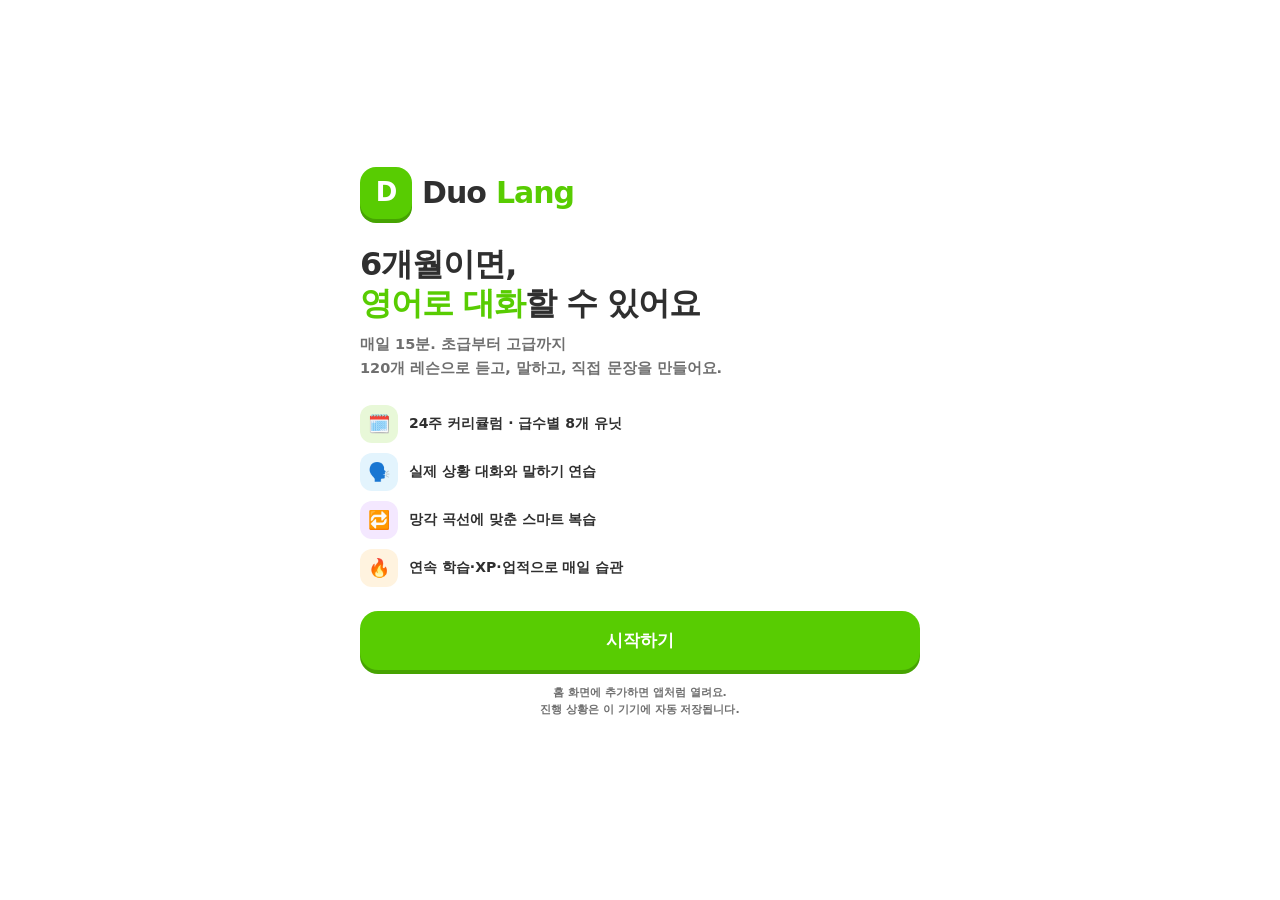
==== commit 130cb5dc: "Add files via upload" ====
--- a/index.html
+++ b/index.html
@@ -11,7 +11,10 @@
 <meta name="description" content="DuoLang — 6개월 완성 영어회화 코스. 초급·중급·고급 120개 데일리 레슨." />
 <title>DuoLang · 6개월 영어회화 코스</title>
 <link rel="manifest" href="manifest.webmanifest" />
+<link rel="icon" type="image/png" sizes="192x192" href="icons/icon-192.png" />
+<link rel="icon" type="image/png" sizes="512x512" href="icons/icon-512.png" />
 <link rel="apple-touch-icon" href="icons/apple-touch-icon.png" />
+<link rel="apple-touch-icon" sizes="180x180" href="icons/apple-touch-icon.png" />
 <link rel="icon" href="data:image/svg+xml,%3Csvg xmlns='http://www.w3.org/2000/svg' viewBox='0 0 64 64'%3E%3Crect width='64' height='64' rx='16' fill='%2358cc02'/%3E%3Cpath d='M18 22h20a8 8 0 0 1 0 16H28l-8 8V22z' fill='%23fff'/%3E%3C/svg%3E" />
 <link rel="stylesheet" href="css/style.css" />
 </head>
--- a/css/style.css
+++ b/css/style.css
@@ -47,6 +47,8 @@
 html, body { margin: 0; padding: 0; }
 body {
   font-family: var(--font);
+  font-size: 16px;
+  line-height: 1.5;
   background: var(--bg);
   color: var(--text);
   -webkit-font-smoothing: antialiased;
@@ -255,14 +257,14 @@
 body[data-theme="dark"] .unit-card.purple { border-color: #55316e; box-shadow: none; }
 .unit-head { display: flex; gap: 12px; align-items: flex-start; }
 .unit-head > div:first-child { flex: 1; min-width: 0; }
-.unit-kicker { font-size: 11px; font-weight: 900; letter-spacing: 0.6px; color: inherit; text-transform: uppercase; opacity: 0.9; }
-.unit-card h3 { font-size: 19px; font-weight: 900; color: var(--text); margin-top: 2px; letter-spacing: -0.4px; }
-.unit-card p { font-size: 12.5px; font-weight: 700; color: var(--text-soft); margin-top: 3px; line-height: 1.5; }
-.unit-emoji { font-size: 26px; line-height: 1; flex: none; }
+.unit-kicker { font-size: 13px; font-weight: 900; letter-spacing: 0.6px; color: inherit; text-transform: uppercase; opacity: 0.95; }
+.unit-card h3 { font-size: 20px; font-weight: 900; color: var(--text); margin-top: 2px; letter-spacing: -0.4px; }
+.unit-card p { font-size: 14px; font-weight: 700; color: var(--text-soft); margin-top: 3px; line-height: 1.5; }
+.unit-emoji { font-size: 28px; line-height: 1; flex: none; }
 .unit-progress { display: flex; align-items: center; gap: 8px; margin-top: 12px; }
 .unit-progress .bar { flex: 1; height: 9px; background: rgba(0, 0, 0, 0.1); }
 .unit-progress .bar > i { background: currentColor; }
-.unit-progress small { font-size: 10px; font-weight: 900; color: inherit; }
+.unit-progress small { font-size: 12px; font-weight: 900; color: inherit; }
 .unit-card.complete .unit-progress small { color: var(--green-d); }
 
 .node-list { display: flex; flex-direction: column; padding: 42px 0 2px; }
@@ -311,14 +313,14 @@
 .node-stars { display: flex; gap: 2px; height: 13px; }
 .node-stars svg { width: 13px; height: 13px; color: #d8d8d8; }
 .node-stars svg.on { color: var(--yellow); }
-.node-tag { font-size: 10px; font-weight: 900; color: var(--text-soft); letter-spacing: 0.2px; max-width: 112px; text-align: center; white-space: nowrap; overflow: hidden; text-overflow: ellipsis; line-height: 1.25; }
+.node-tag { font-size: 12px; font-weight: 800; color: var(--text-soft); letter-spacing: 0.2px; max-width: 124px; text-align: center; white-space: nowrap; overflow: hidden; text-overflow: ellipsis; line-height: 1.3; }
 .node-row.locked .node-tag { color: var(--line-strong); }
 
 .level-next { margin-top: 30px; border: 2px dashed var(--line-strong); border-radius: 20px; padding: 18px; }
-.level-next h3 { font-size: 16px; font-weight: 900; }
-.level-next p { margin-top: 4px; font-size: 12.5px; color: var(--text-soft); font-weight: 700; line-height: 1.5; }
+.level-next h3 { font-size: 17px; font-weight: 900; }
+.level-next p { margin-top: 4px; font-size: 13.5px; color: var(--text-soft); font-weight: 700; line-height: 1.5; }
 .level-next .row { display: flex; align-items: center; justify-content: space-between; gap: 10px; margin-top: 12px; flex-wrap: wrap; }
-.home-foot { margin-top: 36px; text-align: center; font-size: 11.5px; color: var(--text-soft); font-weight: 700; line-height: 1.7; }
+.home-foot { margin-top: 36px; text-align: center; font-size: 13px; color: var(--text-soft); font-weight: 700; line-height: 1.7; }
 
 @media (max-width: 1080px) {
   .rail { display: none; }
@@ -338,8 +340,8 @@
     padding: 6px calc(10px + env(safe-area-inset-right)) calc(6px + env(safe-area-inset-bottom)) calc(10px + env(safe-area-inset-left));
   }
   .bottom-nav .nav-item {
-    flex-direction: column; align-items: center; justify-content: center; gap: 3px;
-    font-size: 10px; padding: 6px; border-radius: 12px; min-height: 52px;
+    flex-direction: column; align-items: center; justify-content: center; gap: 4px;
+    font-size: 12px; font-weight: 800; padding: 6px; border-radius: 12px; min-height: 54px;
   }
   .bottom-nav .nav-item svg { width: 26px; height: 26px; }
   .bottom-nav .nav-item.active { border-color: transparent; background: transparent; color: var(--blue-d); }
@@ -351,13 +353,13 @@
 @media (max-width: 620px) {
   .hero { padding: 18px; border-radius: 20px; }
   .hero h1 { font-size: 23px; }
-  .hero-actions .btn.big { flex: 1 1 auto; padding: 14px 12px; font-size: 14.5px; border-radius: 16px; }
+  .hero-actions .btn.big { flex: 1 1 auto; padding: 14px 12px; font-size: 15px; border-radius: 16px; }
   .dash-grid { grid-template-columns: 1fr; }
   .dash-grid .dash-card:last-child { grid-column: auto; }
   .node-row { height: 106px; }
   .node { width: 62px; height: 62px; }
   .node svg { width: 26px; height: 26px; }
-  .start-bubble { top: -38px; font-size: 11px; padding: 6px 10px; }
+  .start-bubble { top: -38px; font-size: 12.5px; padding: 6px 12px; }
 }
 
 /* ---------- lesson player ---------- */
@@ -400,21 +402,21 @@
   display: flex; align-items: center; gap: 10px; border: 2px solid var(--line);
   border-radius: 14px; padding: 11px 12px; background: var(--bg-soft);
 }
-.intro-item .en { flex: 1; min-width: 0; font-weight: 900; font-size: 14px; line-height: 1.35; }
-.intro-item .ko { display: block; font-size: 11.5px; font-weight: 700; color: var(--text-soft); margin-top: 2px; }
+.intro-item .en { flex: 1; min-width: 0; font-weight: 900; font-size: 15.5px; line-height: 1.4; }
+.intro-item .ko { display: block; font-size: 13px; font-weight: 700; color: var(--text-soft); margin-top: 2px; }
 .intro-actions { margin-top: 18px; display: flex; gap: 10px; flex-wrap: wrap; }
-.intro-note { margin-top: 12px; font-size: 11.5px; color: var(--text-soft); font-weight: 700; line-height: 1.6; }
-.unit-goal { margin-top: 10px; display: flex; align-items: center; gap: 8px; background: var(--blue-t); border: 2px solid #b9e4fa; color: var(--blue-d); border-radius: 12px; padding: 9px 12px; font-size: 12px; font-weight: 900; }
+.intro-note { margin-top: 12px; font-size: 13px; color: var(--text-soft); font-weight: 700; line-height: 1.6; }
+.unit-goal { margin-top: 12px; display: flex; align-items: center; gap: 9px; background: var(--blue-t); border: 2px solid #b9e4fa; color: var(--blue-d); border-radius: 14px; padding: 11px 14px; font-size: 14.5px; font-weight: 900; line-height: 1.4; }
 
 /* exercise */
-.ex-prompt { font-size: 17px; font-weight: 900; margin-bottom: 8px; letter-spacing: -0.2px; }
+.ex-prompt { font-size: 18px; font-weight: 900; margin-bottom: 8px; letter-spacing: -0.2px; }
 .ex-question {
   margin: 10px 0 18px; padding: 22px; border: 2px solid var(--line); border-radius: 20px;
   background: var(--bg-card); box-shadow: 0 3px 0 var(--line); display: flex; align-items: center; gap: 14px;
 }
 .ex-question .q-text { flex: 1; font-size: 22px; font-weight: 900; line-height: 1.4; letter-spacing: -0.3px; }
-.ex-question .q-ko { font-size: 13px; font-weight: 800; color: var(--text-soft); margin-top: 4px; }
-.ex-question.small .q-text { font-size: 18px; }
+.ex-question .q-ko { font-size: 14.5px; font-weight: 800; color: var(--text-soft); margin-top: 5px; }
+.ex-question.small .q-text { font-size: 19px; }
 .audio-badge { display: flex; align-items: center; gap: 8px; margin-bottom: 14px; }
 .audio-badge .wave { display: flex; align-items: flex-end; gap: 3px; height: 26px; }
 .audio-badge .wave i { width: 4px; background: var(--blue); border-radius: 2px; height: 40%; animation: wave 1s ease-in-out infinite; }
@@ -426,7 +428,7 @@
 
 .speak-btn {
   display: inline-flex; align-items: center; gap: 8px; border-radius: 14px;
-  background: var(--blue-t); color: var(--blue-d); font-weight: 900; font-size: 13px;
+  background: var(--blue-t); color: var(--blue-d); font-weight: 900; font-size: 14px;
   padding: 10px 14px; border: 2px solid #b9e4fa;
 }
 .speak-btn svg { width: 20px; height: 20px; }
@@ -439,16 +441,16 @@
   display: flex; align-items: center; gap: 12px; width: 100%; text-align: left;
   padding: 15px 16px; border-radius: 16px; border: 2px solid var(--line);
   background: var(--bg-card); box-shadow: 0 3px 0 var(--line);
-  font-weight: 800; font-size: 15.5px; line-height: 1.4; transition: background 0.1s, border-color 0.1s;
+  font-weight: 800; font-size: 16px; line-height: 1.4; transition: background 0.1s, border-color 0.1s;
   color: var(--text);
 }
 .option:hover { background: var(--bg-soft); }
 .option .key {
-  width: 24px; height: 24px; border-radius: 7px; border: 2px solid var(--line-strong);
-  display: grid; place-items: center; font-size: 11px; font-weight: 900; color: var(--text-soft); flex: none;
+  width: 26px; height: 26px; border-radius: 7px; border: 2px solid var(--line-strong);
+  display: grid; place-items: center; font-size: 12px; font-weight: 900; color: var(--text-soft); flex: none;
 }
 .option .txt { flex: 1; }
-.option .sub { display: block; font-size: 11.5px; color: var(--text-soft); font-weight: 700; margin-top: 2px; }
+.option .sub { display: block; font-size: 13.5px; color: var(--text-soft); font-weight: 700; margin-top: 3px; }
 .option.selected { border-color: var(--blue); background: var(--blue-t); box-shadow: 0 3px 0 var(--blue); }
 .option.selected .key { border-color: var(--blue); color: var(--blue-d); }
 .option.correct { border-color: var(--green); background: var(--green-t); box-shadow: 0 3px 0 var(--green); }
@@ -584,14 +586,14 @@
 .modal-card {
   position: relative; z-index: 1; width: 100%; max-width: 560px; max-height: 88vh; max-height: 88dvh; overflow: auto;
   background: var(--bg); border-radius: 24px 24px 0 0;
-  padding: 22px calc(22px + env(safe-area-inset-right)) calc(22px + env(safe-area-inset-bottom)) calc(22px + env(safe-area-inset-left));
+  padding: 22px calc(20px + env(safe-area-inset-right)) calc(40px + env(safe-area-inset-bottom)) calc(20px + env(safe-area-inset-left));
   animation: slide-up 0.25s ease both;
   overscroll-behavior: contain;
 }
 @keyframes slide-up { from { transform: translateY(40px); opacity: 0.5; } to { transform: none; opacity: 1; } }
 .modal-top { display: flex; align-items: flex-start; justify-content: space-between; gap: 12px; }
-.modal-top h2 { font-size: 21px; font-weight: 900; letter-spacing: -0.4px; }
-.modal-top p { font-size: 12px; font-weight: 700; color: var(--text-soft); margin-top: 3px; }
+.modal-top h2 { font-size: 24px; font-weight: 900; letter-spacing: -0.4px; }
+.modal-top p { font-size: 14.5px; font-weight: 700; color: var(--text-soft); margin-top: 4px; line-height: 1.5; }
 .toast-root { position: fixed; left: 50%; bottom: 92px; transform: translateX(-50%); z-index: 120; display: grid; gap: 8px; width: max-content; max-width: 90vw; }
 .toast {
   background: var(--text); color: var(--bg); border-radius: 12px; padding: 11px 16px;
@@ -745,19 +747,19 @@
 .danger-link { color: var(--red-d); font-size: 12px; font-weight: 900; margin-top: 10px; display: inline-block; }
 
 /* ---------- modal contents ---------- */
-.guide-section { margin-top: 16px; }
-.guide-section h3 { font-size: 14px; font-weight: 900; display: flex; align-items: center; gap: 7px; }
-.guide-section h3 span { font-size: 10px; font-weight: 900; color: var(--text-soft); background: var(--bg-soft); border-radius: 6px; padding: 3px 6px; }
-.guide-phrases { display: grid; gap: 7px; margin-top: 8px; }
-.guide-phrase { display: flex; align-items: center; gap: 9px; padding: 10px 11px; border: 2px solid var(--line); border-radius: 12px; background: var(--bg-soft); }
-.guide-phrase .en { font-size: 13px; font-weight: 900; flex: 1; line-height: 1.4; }
-.guide-phrase .ko { display: block; font-size: 11px; color: var(--text-soft); font-weight: 700; margin-top: 2px; }
-.guide-dialog { margin-top: 8px; border: 2px solid var(--line); border-radius: 12px; padding: 10px; background: var(--bg-card); }
-.guide-dialog .g-title { font-size: 11px; font-weight: 900; color: var(--blue-d); margin-bottom: 6px; }
-.guide-dialog .g-line { display: flex; gap: 7px; padding: 5px 0; font-size: 12px; font-weight: 700; line-height: 1.45; }
-.guide-dialog .g-line b { color: var(--text-soft); font-size: 10.5px; flex: none; width: 46px; }
+.guide-section { margin-top: 20px; }
+.guide-section h3 { font-size: 16.5px; font-weight: 900; display: flex; align-items: center; gap: 8px; }
+.guide-section h3 span { font-size: 12px; font-weight: 900; color: var(--text-soft); background: var(--bg-soft); border-radius: 8px; padding: 3px 8px; }
+.guide-phrases { display: grid; gap: 9px; margin-top: 10px; }
+.guide-phrase { display: flex; align-items: center; gap: 12px; padding: 12px 14px; border: 2px solid var(--line); border-radius: 14px; background: var(--bg-soft); }
+.guide-phrase .en { font-size: 16px; font-weight: 900; flex: 1; line-height: 1.45; }
+.guide-phrase .ko { display: block; font-size: 13.5px; color: var(--text-soft); font-weight: 700; margin-top: 3px; line-height: 1.4; }
+.guide-dialog { margin-top: 10px; border: 2px solid var(--line); border-radius: 14px; padding: 14px; background: var(--bg-card); }
+.guide-dialog .g-title { font-size: 13.5px; font-weight: 900; color: var(--blue-d); margin-bottom: 8px; }
+.guide-dialog .g-line { display: flex; gap: 10px; padding: 7px 0; font-size: 15px; font-weight: 800; line-height: 1.55; }
+.guide-dialog .g-line b { color: var(--text-soft); font-size: 13.5px; flex: none; width: 50px; font-weight: 900; }
 .guide-dialog .g-line span { flex: 1; }
-.guide-dialog .g-line em { display: block; color: var(--text-soft); font-size: 10.5px; font-style: normal; margin-top: 1px; }
+.guide-dialog .g-line em { display: block; color: var(--text-soft); font-size: 13.5px; font-style: normal; margin-top: 2px; font-weight: 600; }
 
 /* level picker modal */
 .pick-grid { display: grid; gap: 9px; margin-top: 14px; }
@@ -836,19 +838,19 @@
   .node-row { height: 96px; }
   .node { width: 60px; height: 60px; }
   .node svg { width: 24px; height: 24px; }
-  .node-tag { font-size: 9.5px; max-width: 100px; }
+  .node-tag { font-size: 11.5px; max-width: 110px; }
   .node-list { padding-top: 36px; }
   .onboard h1 { font-size: 25px; line-height: 1.28; }
-  .onboard .lead { font-size: 13.5px; line-height: 1.6; }
+  .onboard .lead { font-size: 14px; line-height: 1.6; }
   .onboard-brand { margin-bottom: 20px; }
-  .page-head h1 { font-size: 21px; }
-  .page-head p { font-size: 12.5px; }
+  .page-head h1 { font-size: 22px; }
+  .page-head p { font-size: 14px; }
   .section-block { margin-top: 22px; }
   .result-card h1 { font-size: 24px; }
   .result-badge { width: 78px; height: 78px; font-size: 38px; margin-bottom: 12px; }
   .voice-select { font-size: 16px; }
-  .setting-row .s-sub { font-size: 10.5px; }
-  .seg button { padding: 6px 9px; }
+  .setting-row .s-sub { font-size: 12.5px; }
+  .seg button { padding: 7px 11px; font-size: 13.5px; }
 }
 
 /* ---------- utility ---------- */
@@ -1122,17 +1124,18 @@
   gap: 6px;
 }
 .vocab-en {
-  font-size: 14.5px;
+  font-size: 16px;
   font-weight: 900;
   color: var(--text);
   word-break: break-word;
 }
 .vocab-ko {
-  font-size: 12.5px;
+  font-size: 14px;
   font-weight: 700;
   color: var(--text-soft);
   margin-top: 3px;
   word-break: break-word;
+  line-height: 1.4;
 }
 .vocab-badges {
   display: flex;
@@ -1141,9 +1144,9 @@
   margin-top: 6px;
 }
 .pill-badge {
-  font-size: 10px;
+  font-size: 11.5px;
   font-weight: 800;
-  padding: 2px 6px;
+  padding: 3px 8px;
   border-radius: 6px;
   background: var(--line);
   color: var(--text-soft);
@@ -1292,13 +1295,13 @@
 }
 .ai-msg {
   max-width: 80%;
-  padding: 12px 16px;
+  padding: 13px 17px;
   border-radius: 18px;
   background: var(--bg-card);
   border: 2px solid var(--line);
-  font-size: 15px;
+  font-size: 16px;
   font-weight: 700;
-  line-height: 1.5;
+  line-height: 1.55;
   color: var(--text);
 }
 .ai-bubble.user .ai-msg {
@@ -1308,14 +1311,14 @@
 }
 .correction-box {
   margin-top: 8px;
-  padding: 8px 12px;
-  border-radius: 10px;
+  padding: 9px 13px;
+  border-radius: 12px;
   background: rgba(245, 158, 11, 0.1);
   border: 1px solid rgba(245, 158, 11, 0.25);
-  font-size: 12px;
+  font-size: 13.5px;
   font-weight: 800;
   color: #b45309;
-  line-height: 1.4;
+  line-height: 1.45;
 }
 .suggested-chips {
   display: flex;
@@ -1324,11 +1327,11 @@
   margin-top: 8px;
 }
 .suggested-chip {
-  padding: 5px 10px;
-  border-radius: 10px;
+  padding: 7px 12px;
+  border-radius: 12px;
   background: var(--bg-soft);
   border: 1px solid var(--line);
-  font-size: 12px;
+  font-size: 13.5px;
   font-weight: 800;
   color: var(--blue-d);
   cursor: pointer;
@@ -1406,6 +1409,114 @@
 }
 .key-textarea:focus { border-color: #8b5cf6; background: var(--bg-card); }
 
-
-
-
+/* --- PWA Install Banner & Modal --- */
+.install-banner {
+  display: flex;
+  align-items: center;
+  gap: 12px;
+  background: var(--bg-card);
+  border: 2px solid var(--line);
+  border-radius: 16px;
+  padding: 12px 14px;
+  margin-bottom: 20px;
+  box-shadow: 0 4px 14px rgba(0, 0, 0, 0.05);
+  animation: bannerFadeIn 0.3s ease;
+}
+@keyframes bannerFadeIn {
+  from { opacity: 0; transform: translateY(-8px); }
+  to { opacity: 1; transform: translateY(0); }
+}
+.ib-icon img {
+  border-radius: 10px;
+  display: block;
+  box-shadow: 0 2px 8px rgba(0, 0, 0, 0.12);
+}
+.ib-info {
+  flex: 1;
+  min-width: 0;
+}
+.ib-title {
+  font-size: 14px;
+  font-weight: 900;
+  color: var(--text);
+  line-height: 1.25;
+}
+.ib-sub {
+  font-size: 12px;
+  color: var(--text-soft);
+  margin-top: 2px;
+  white-space: nowrap;
+  overflow: hidden;
+  text-overflow: ellipsis;
+}
+.ib-actions {
+  display: flex;
+  align-items: center;
+  gap: 6px;
+  flex: none;
+}
+.icon-btn.xs {
+  width: 28px;
+  height: 28px;
+  padding: 4px;
+  border-radius: 8px;
+}
+
+.install-preview-card {
+  display: flex;
+  align-items: center;
+  gap: 14px;
+  background: var(--bg-soft);
+  border: 1.5px solid var(--line);
+  border-radius: 16px;
+  padding: 14px 16px;
+  margin: 14px 0 16px;
+}
+.install-preview-icon {
+  border-radius: 14px;
+  box-shadow: 0 4px 12px rgba(0, 0, 0, 0.12);
+  display: block;
+  flex: none;
+}
+.install-steps {
+  display: flex;
+  flex-direction: column;
+  gap: 10px;
+}
+.install-step-item {
+  display: flex;
+  align-items: flex-start;
+  gap: 12px;
+  background: var(--bg-card);
+  border: 1.5px solid var(--line);
+  border-radius: 12px;
+  padding: 11px 14px;
+}
+.install-step-num {
+  width: 24px;
+  height: 24px;
+  border-radius: 50%;
+  background: var(--green);
+  color: #fff;
+  font-size: 13px;
+  font-weight: 900;
+  display: flex;
+  align-items: center;
+  justify-content: center;
+  flex: none;
+  margin-top: 1px;
+}
+.install-step-info {
+  font-size: 13px;
+  color: var(--text);
+  line-height: 1.45;
+}
+.install-step-info b {
+  color: var(--text);
+  font-weight: 900;
+}
+
+
+
+
+
